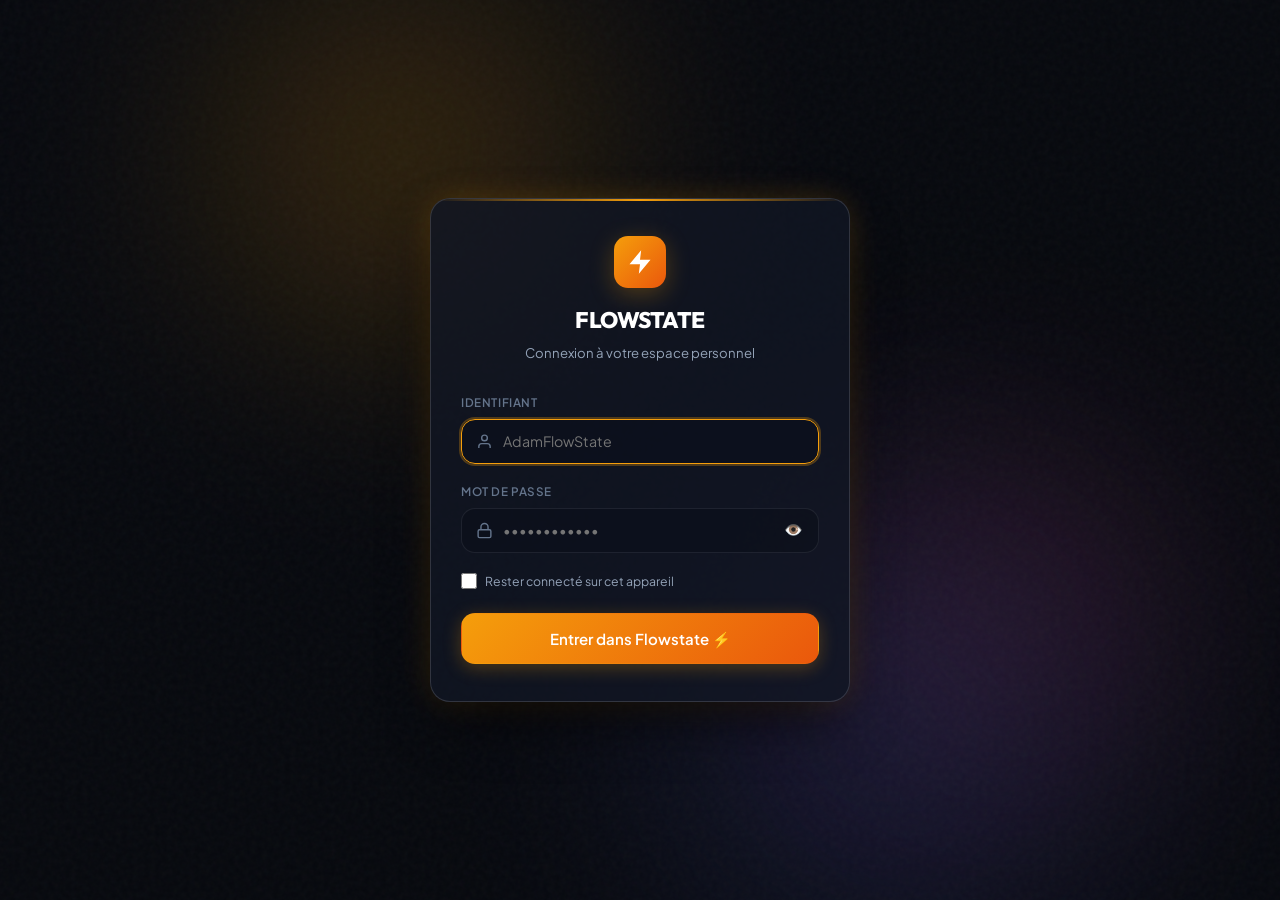
==== app.html @ 9c3299fa "feat: add dark glassmorphism modals for tasks with subtasks & calendar scheduling, goal customizatio" ====
<!DOCTYPE html>
<html lang="fr">
<head>
  <script>
    // Access Guard: block anyone who is not authenticated
    if (sessionStorage.getItem('flowstate_auth') !== 'valid' && localStorage.getItem('flowstate_auth') !== 'valid') {
      window.location.replace('index.html');
    }
  </script>
  <meta charset="UTF-8">
  <meta name="viewport" content="width=device-width, initial-scale=1.0, viewport-fit=cover">
  <title>FLOWSTATE — Productivité, Deep Work & Planning Cozy</title>
  <meta name="description" content="Plateforme de productivité personnelle alliant Deep Work, Time-blocking, To-Do list et ambiance sonore lo-fi.">
  <link rel="manifest" href="manifest.json">
  <meta name="theme-color" content="#0c0e17">
  <!-- iOS Safari PWA support -->
  <meta name="apple-mobile-web-app-capable" content="yes">
  <meta name="apple-mobile-web-app-status-bar-style" content="black-translucent">
  <meta name="apple-mobile-web-app-title" content="Flowstate">
  <link rel="apple-touch-icon" href="assets/apple-touch-icon.png">
  <link rel="stylesheet" href="css/style.css">
  <link rel="icon" type="image/png" href="assets/icon-192.png">
</head>
<body>
  <!-- Exit Standby Clock Mode Button -->
  <button class="standby-exit-btn" id="btnExitStandby">✕ Quitter le mode horloge</button>

  <!-- Ambient Floating Glowing Orbs -->
  <div class="ambient-bg" aria-hidden="true">
    <div class="ambient-orb orb-1"></div>
    <div class="ambient-orb orb-2"></div>
    <div class="ambient-orb orb-3"></div>
  </div>
  <div class="ambient-noise" aria-hidden="true"></div>

  <!-- Confetti Canvas for Celebrations -->
  <canvas id="confettiCanvas" style="position:fixed;inset:0;pointer-events:none;z-index:999;"></canvas>

  <div class="app-layout">
    <!-- Sticky Navigation Header -->
    <header class="app-header">
      <div class="brand-section">
        <div class="brand-logo" title="Flowstate">
          <svg viewBox="0 0 24 24">
            <path d="M13 2L3 14h9l-1 8 10-12h-9l1-8z"/>
          </svg>
        </div>
        <div class="brand-info">
          <h1>FLOWSTATE</h1>
          <div class="brand-badge">Cozy Focus Space</div>
        </div>
      </div>

      <!-- Navigation Views -->
      <nav class="nav-tabs" aria-label="Navigation principale">
        <button class="nav-tab-btn active" data-nav-target="dashboard" id="nav-dashboard">
          <svg viewBox="0 0 24 24"><path d="M3 9l9-7 9 7v11a2 2 0 0 1-2 2H5a2 2 0 0 1-2-2z"></path><polyline points="9 22 9 12 15 12 15 22"></polyline></svg>
          Aperçu
        </button>
        <button class="nav-tab-btn" data-nav-target="timer" id="nav-timer">
          <svg viewBox="0 0 24 24"><circle cx="12" cy="12" r="10"></circle><polyline points="12 6 12 12 16 14"></polyline></svg>
          Deep Work
        </button>
        <button class="nav-tab-btn" data-nav-target="tasks" id="nav-tasks">
          <svg viewBox="0 0 24 24"><path d="M9 11l3 3L22 4"></path><path d="M21 12v7a2 2 0 0 1-2 2H5a2 2 0 0 1-2-2V5a2 2 0 0 1 2-2h11"></path></svg>
          Tâches
        </button>
        <button class="nav-tab-btn" data-nav-target="planner" id="nav-planner">
          <svg viewBox="0 0 24 24"><rect x="3" y="4" width="18" height="18" rx="2" ry="2"></rect><line x1="16" y1="2" x2="16" y2="6"></line><line x1="8" y1="2" x2="8" y2="6"></line><line x1="3" y1="10" x2="21" y2="10"></line></svg>
          Planning
        </button>
        <button class="nav-tab-btn" data-nav-target="stats" id="nav-stats">
          <svg viewBox="0 0 24 24"><line x1="18" y1="20" x2="18" y2="10"></line><line x1="12" y1="20" x2="12" y2="4"></line><line x1="6" y1="20" x2="6" y2="14"></line></svg>
          Stats & Streaks
        </button>
        <button class="nav-tab-btn" data-nav-target="goals" id="nav-goals">
          <svg viewBox="0 0 24 24"><polygon points="12 2 15.09 8.26 22 9.27 17 14.14 18.18 21.02 12 17.77 5.82 21.02 7 14.14 2 9.27 8.91 8.26 12 2"></polygon></svg>
          Objectifs
        </button>
      </nav>

      <!-- Right Header Actions -->
      <div class="header-actions">
        <!-- Live Clock & Date -->
        <div style="text-align: right; margin-right: 0.25rem;">
          <div id="liveClockTime" style="font-family: var(--font-mono); font-size: 0.88rem; font-weight: 700; color: var(--text-main);">--:--</div>
          <div id="liveClockDate" style="font-size: 0.72rem; color: var(--text-dim); text-transform: capitalize;">--</div>
        </div>

        <!-- Streak Pill -->
        <div class="streak-pill" title="Série de jours consécutifs avec session de travail">
          <span class="streak-icon">🔥</span>
          <span id="headerStreakNum">0</span>j
        </div>

        <!-- Ambient Sound Mini Player -->
        <div class="audio-quick-widget" id="audioQuickWidget" title="Ouvrir le mixeur d'ambiance Lo-Fi">
          <div class="audio-equalizer">
            <span class="eq-bar"></span>
            <span class="eq-bar"></span>
            <span class="eq-bar"></span>
            <span class="eq-bar"></span>
          </div>
          <span class="audio-quick-label">Ambiance</span>
        </div>

        <!-- Backup & Settings Button -->
        <button class="icon-btn" id="btnOpenBackupModal" title="Sauvegarde, Export/Import JSON">
          <svg viewBox="0 0 24 24" style="width: 18px; height: 18px; stroke: currentColor; fill: none; stroke-width: 2;">
            <path d="M19 21H5a2 2 0 0 1-2-2V5a2 2 0 0 1 2-2h11l5 5v11a2 2 0 0 1-2 2z"></path>
            <polyline points="17 21 17 13 7 13 7 21"></polyline>
            <polyline points="7 3 7 8 15 8"></polyline>
          </svg>
        </button>

        <!-- Lock / Logout Button -->
        <button class="icon-btn" id="btnHeaderLogout" onclick="logout()" title="Se déconnecter / Verrouiller l'accès">
          <svg viewBox="0 0 24 24" style="width: 17px; height: 17px; stroke: currentColor; fill: none; stroke-width: 2;">
            <path d="M9 21H5a2 2 0 0 1-2-2V5a2 2 0 0 1 2-2h4"></path>
            <polyline points="16 17 21 12 16 7"></polyline>
            <line x1="21" y1="12" x2="9" y2="12"></line>
          </svg>
        </button>
      </div>
    </header>

    <!-- Main Content -->
    <main class="app-main">
      <!-- ========================================== -->
      <!-- VIEW 1: DASHBOARD OVERVIEW                 -->
      <!-- ========================================== -->
      <section class="tab-view active" id="view-dashboard">
        <div class="dashboard-hero">
          <div>
            <h2 class="greeting-title" id="dashboardGreeting">Bonjour</h2>
            <p class="greeting-subtitle">Bienvenue dans ton espace de concentration. Prêt pour une session de haut niveau ?</p>
          </div>
          <div class="quote-box">
            <div class="quote-text">« La clarté mène au focus, le focus mène à l'excellence. »</div>
            <div class="quote-author">— Règle d'or du Deep Work</div>
          </div>
        </div>

        <!-- Key Metrics Cards -->
        <div class="metrics-grid">
          <div class="glass-panel metric-card">
            <div class="metric-icon-wrap amber">
              <svg viewBox="0 0 24 24"><circle cx="12" cy="12" r="10"></circle><polyline points="12 6 12 12 16 14"></polyline></svg>
            </div>
            <div>
              <div class="metric-value" id="metricTodayFocus">0.0h</div>
              <div class="metric-label">Focus aujourd'hui</div>
            </div>
          </div>

          <div class="glass-panel metric-card">
            <div class="metric-icon-wrap indigo">
              <svg viewBox="0 0 24 24"><rect x="3" y="3" width="18" height="18" rx="2" ry="2"></rect><polyline points="9 11 12 14 22 4"></polyline></svg>
            </div>
            <div>
              <div class="metric-value" id="metricPendingTasks">0</div>
              <div class="metric-label">Tâches en cours</div>
            </div>
          </div>

          <div class="glass-panel metric-card">
            <div class="metric-icon-wrap emerald">
              <svg viewBox="0 0 24 24"><path d="M22 11.08V12a10 10 0 1 1-5.93-9.14"></path><polyline points="22 4 12 14.01 9 11.01"></polyline></svg>
            </div>
            <div>
              <div class="metric-value" id="metricDoneTasks">0</div>
              <div class="metric-label">Tâches terminées</div>
            </div>
          </div>

          <div class="glass-panel metric-card">
            <div class="metric-icon-wrap rose">
              <svg viewBox="0 0 24 24"><path d="M12 2c1.5 3 4 5 4 8a6 6 0 1 1-12 0c0-3 2.5-5 4-8 1 2 2 3 4 0z"></path></svg>
            </div>
            <div>
              <div class="metric-value" id="streakLargeNum">0</div>
              <div class="metric-label">Jours de suite 🔥</div>
            </div>
          </div>
        </div>

        <!-- Two columns: Quick Actions & Priorities -->
        <div class="dashboard-grid">
          <!-- Left: Current Priorities & Tasks Quick Access -->
          <div class="glass-panel">
            <div class="section-header">
              <div>
                <h3 class="section-title">
                  <span>🎯</span> Priorités du Jour
                </h3>
                <p class="section-desc">Lance directement un cycle de Deep Work sur tes tâches clés.</p>
              </div>
              <button onclick="window.app.switchTab('tasks')" class="btn btn-secondary btn-sm">Voir tout</button>
            </div>
            <div id="dashRecentTasksList"></div>
            <div style="margin-top: 1.25rem; text-align: center;">
              <button onclick="window.taskManager.openTaskModal()" class="btn btn-primary" style="width: 100%;">
                <svg viewBox="0 0 24 24"><line x1="12" y1="5" x2="12" y2="19"></line><line x1="5" y1="12" x2="19" y2="12"></line></svg>
                Ajouter une nouvelle tâche
              </button>
            </div>
          </div>

          <!-- Right: Focus Studio Quick Launcher -->
          <div class="glass-panel" style="display: flex; flex-direction: column; justify-content: space-between;">
            <div>
              <div class="section-header">
                <div>
                  <h3 class="section-title">
                    <span>⚡</span> Studio Deep Work
                  </h3>
                  <p class="section-desc">Entrez dans la zone de concentration sans distraction.</p>
                </div>
              </div>
              <p style="font-size: 0.9rem; color: var(--text-muted); line-height: 1.6; margin-bottom: 1.5rem;">
                Le secret des sessions ultra-productives : une seule intention claire, un timer bien calibré et un environnement sonore propice à l'état de flow.
              </p>
            </div>
            <div style="display: flex; gap: 0.75rem;">
              <button onclick="window.app.switchTab('timer')" class="btn btn-primary btn-lg" style="flex: 1;">
                Ouvrir le Studio Focus 🎧
              </button>
              <button onclick="window.app.switchTab('planner')" class="btn btn-secondary btn-lg">
                Planning 📅
              </button>
            </div>
          </div>
        </div>
      </section>

      <!-- ========================================== -->
      <!-- VIEW 2: DEEP WORK STUDIO (TIMER)           -->
      <!-- ========================================== -->
      <section class="tab-view" id="view-timer">
        <div class="deepwork-container">
          <div class="glass-panel timer-card">
            <!-- Mode Selector Pills -->
            <div class="timer-modes">
              <button class="timer-mode-btn active" data-timer-mode="deepwork">Deep Work (50m)</button>
              <button class="timer-mode-btn" data-timer-mode="pomodoro">Pomodoro (25m)</button>
              <button class="timer-mode-btn" data-timer-mode="ultradian">Sprint (90m)</button>
            </div>

            <!-- Circular SVG Progress Timer -->
            <div class="timer-circle-wrap">
              <svg class="timer-svg" viewBox="0 0 320 320">
                <defs>
                  <linearGradient id="timerGradient" x1="0" y1="0" x2="1" y2="1">
                    <stop offset="0%" stop-color="#F59E0B" />
                    <stop offset="50%" stop-color="#FB923C" />
                    <stop offset="100%" stop-color="#EA580C" />
                  </linearGradient>
                </defs>
                <circle class="timer-circle-bg" cx="160" cy="160" r="140"></circle>
                <circle class="timer-circle-progress" id="timerProgressCircle" cx="160" cy="160" r="140"></circle>
              </svg>
              <div class="timer-center-content">
                <div class="timer-countdown" id="timerCountdown">50:00</div>
                <div class="timer-session-label" id="timerSessionLabel">🎯 Deep Work en cours</div>
                <div class="timer-session-cycle" id="timerCycleLabel">Cycle #1</div>
              </div>
            </div>

            <!-- Session Intention / Active Task -->
            <div class="focus-intention-wrap">
              <div class="focus-intention-text">
                <div class="intention-label">Intention de cette session :</div>
                <div class="intention-task-name" id="intentionTaskName">Session libre (aucun objectif spécifique lié)</div>
              </div>
              <button onclick="window.app.switchTab('tasks')" class="btn btn-secondary btn-sm" title="Associer une tâche de la liste">
                Changer
              </button>
            </div>

            <!-- Controls (Play, Reset, Skip, Zen Fullscreen) -->
            <div class="timer-controls">
              <button class="btn-timer-secondary" id="btnTimerReset" title="Réinitialiser le cycle">
                <svg viewBox="0 0 24 24"><path d="M1 4v6h6"></path><path d="M3.51 15a9 9 0 1 0 2.13-9.36L1 10"></path></svg>
              </button>

              <button class="btn-timer-primary" id="btnTimerPlay" title="Démarrer / Pause">
                <svg viewBox="0 0 24 24"><path d="M8 5v14l11-7z"/></svg>
              </button>

              <button class="btn-timer-secondary" id="btnTimerSkip" title="Passer au segment suivant">
                <svg viewBox="0 0 24 24"><polygon points="5 4 15 12 5 20 5 4"></polygon><line x1="19" y1="5" x2="19" y2="19"></line></svg>
              </button>

              <button class="btn-timer-secondary" id="btnTimerZen" title="Mode Zen Plein Écran (Echap pour sortir)">
                <svg viewBox="0 0 24 24"><polyline points="15 3 21 3 21 9"></polyline><polyline points="9 21 3 21 3 15"></polyline><line x1="21" y1="3" x2="14" y2="10"></line><line x1="3" y1="21" x2="10" y2="14"></line></svg>
              </button>

              <button class="btn-timer-secondary" id="btnTimerStandby" title="Mode Horloge de Bureau (Poser l'iPhone à côté de son ordi)">
                <svg viewBox="0 0 24 24" style="stroke: currentColor; fill: none; stroke-width: 2;"><rect x="5" y="2" width="14" height="20" rx="3" ry="3"></rect><line x1="12" y1="18" x2="12" y2="18.01"></line></svg>
              </button>
            </div>
          </div>
        </div>
      </section>

      <!-- ========================================== -->
      <!-- VIEW 3: TO-DO LIST & TASK MANAGEMENT       -->
      <!-- ========================================== -->
      <section class="tab-view" id="view-tasks">
        <div class="tasks-container">
          <!-- Section Header with Quick Modal Trigger -->
          <div class="section-header" style="margin-bottom: 0.5rem;">
            <div>
              <h2 class="section-title"><span>✅</span> Mes Tâches & Priorités</h2>
              <p class="section-desc">Découpe tes objectifs en sous-tâches concrètes et planifie tes créneaux.</p>
            </div>
            <button class="btn btn-primary" id="btnOpenTaskModal">
              <svg viewBox="0 0 24 24"><line x1="12" y1="5" x2="12" y2="19"></line><line x1="5" y1="12" x2="19" y2="12"></line></svg>
              + Nouvelle Tâche Détaillée
            </button>
          </div>

          <!-- Task Creation Bar -->
          <div class="task-creator-card">
            <div class="task-input-row">
              <input type="text" class="task-main-input" id="taskMainInput" placeholder="Ajout rapide : quelle est ta prochaine tâche ? (Appuie sur Entrée)">
              <button class="btn btn-primary" id="btnAddTask">
                <svg viewBox="0 0 24 24"><line x1="12" y1="5" x2="12" y2="19"></line><line x1="5" y1="12" x2="19" y2="12"></line></svg>
                Ajouter
              </button>
            </div>
            <div class="task-options-row">
              <div class="task-filters-inline">
                <span style="font-size: 0.8rem; color: var(--text-dim);">Options :</span>
                <select class="select-custom" id="taskPrioritySelect">
                  <option value="high">Priorité Haute 🔴</option>
                  <option value="medium" selected>Priorité Moyenne 🟡</option>
                  <option value="low">Priorité Basse ⚪</option>
                </select>

                <select class="select-custom" id="taskCategorySelect">
                  <option value="deepwork" selected>🎯 Deep Work</option>
                  <option value="projet">🚀 Projet</option>
                  <option value="admin">📋 Admin</option>
                  <option value="perso">🌿 Perso</option>
                </select>

                <select class="select-custom" id="taskPomoEstSelect">
                  <option value="1">1 cycle (25-50m)</option>
                  <option value="2" selected>2 cycles</option>
                  <option value="3">3 cycles</option>
                  <option value="4">4 cycles</option>
                </select>
              </div>

              <button type="button" class="btn btn-secondary btn-sm" id="btnOpenTaskModalWithOptions">
                + Sous-tâches & Calendrier 📋
              </button>
            </div>
          </div>

          <!-- Filters & Search Bar -->
          <div class="task-filters-bar">
            <div class="filter-pills">
              <button class="filter-pill-btn active" data-task-filter="all">Toutes</button>
              <button class="filter-pill-btn" data-task-filter="active">En cours</button>
              <button class="filter-pill-btn" data-task-filter="completed">Terminées</button>
              <button class="filter-pill-btn" data-task-filter="deepwork">Deep Work</button>
              <button class="filter-pill-btn" data-task-filter="high">Priorité Haute</button>
            </div>

            <div class="search-box">
              <svg viewBox="0 0 24 24"><circle cx="11" cy="11" r="8"></circle><line x1="21" y1="21" x2="16.65" y2="16.65"></line></svg>
              <input type="text" id="taskSearchInput" placeholder="Rechercher une tâche...">
            </div>
          </div>

          <!-- Dynamic Task List -->
          <div class="task-list" id="taskList"></div>
        </div>
      </section>

      <!-- ========================================== -->
      <!-- VIEW 4: DAILY PLANNING & TIME BLOCKING     -->
      <!-- ========================================== -->
      <section class="tab-view" id="view-planner">
        <div class="planning-header-row">
          <div>
            <h2 class="section-title"><span>📅</span> Emploi du Temps & Time-Blocking</h2>
            <p class="section-desc">Planifie tes plages horaires de la journée pour éliminer la procrastination.</p>
          </div>
          <div style="display: flex; gap: 0.75rem; align-items: center;">
            <div class="day-picker" id="dayPickerList"></div>
            <button class="btn btn-primary btn-sm" id="btnAddTimeBlock">
              <svg viewBox="0 0 24 24"><line x1="12" y1="5" x2="12" y2="19"></line><line x1="5" y1="12" x2="19" y2="12"></line></svg>
              + Bloquer un créneau
            </button>
          </div>
        </div>

        <!-- Timeline Schedule Grid -->
        <div class="timeline-container">
          <div class="timeline-hours-col" id="timelineHoursCol"></div>
          <div class="timeline-blocks-col" id="timelineBlocksCol"></div>
        </div>
      </section>

      <!-- ========================================== -->
      <!-- VIEW 5: STATS & STREAKS (HEATMAP & CHARTS) -->
      <!-- ========================================== -->
      <section class="tab-view" id="view-stats">
        <div class="streak-hero-banner">
          <div class="streak-big-stat">
            <span class="streak-fire-large">🔥</span>
            <div>
              <div class="streak-number" id="streakLargeNum">0</div>
              <div class="streak-label">Jours consécutifs de productivité</div>
            </div>
          </div>
          <div style="display: flex; gap: 2.5rem; text-align: right;">
            <div>
              <div style="font-family: var(--font-mono); font-size: 1.8rem; font-weight: 700; color: #fff;" id="bestStreakNum">0 jours</div>
              <div style="font-size: 0.8rem; color: var(--text-muted);">Record de série</div>
            </div>
            <div>
              <div style="font-family: var(--font-mono); font-size: 1.8rem; font-weight: 700; color: var(--accent-amber-light);" id="totalFocusHours">0 h</div>
              <div style="font-size: 0.8rem; color: var(--text-muted);">Temps total enregistré</div>
            </div>
          </div>
        </div>

        <div class="stats-grid">
          <!-- 30-Day Activity Heatmap -->
          <div class="glass-panel col-span-12">
            <div class="section-header">
              <div>
                <h3 class="section-title"><span>📊</span> Intensité de Deep Work (30 derniers jours)</h3>
                <p class="section-desc">Chaque case représente une journée. Plus la couleur est dorée, plus la session a été intense.</p>
              </div>
            </div>
            <div class="heatmap-container">
              <div class="heatmap-grid" id="activityHeatmapGrid"></div>
            </div>
            <div style="display: flex; align-items: center; justify-content: flex-end; gap: 6px; margin-top: 1rem; font-size: 0.75rem; color: var(--text-dim);">
              <span>Moins</span>
              <div class="heatmap-cell" data-level="0" style="width: 12px; height: 12px;"></div>
              <div class="heatmap-cell" data-level="1" style="width: 12px; height: 12px;"></div>
              <div class="heatmap-cell" data-level="2" style="width: 12px; height: 12px;"></div>
              <div class="heatmap-cell" data-level="3" style="width: 12px; height: 12px;"></div>
              <div class="heatmap-cell" data-level="4" style="width: 12px; height: 12px;"></div>
              <span>Plus</span>
            </div>
          </div>

          <!-- Weekly Chart -->
          <div class="glass-panel col-span-12">
            <div class="section-header">
              <div>
                <h3 class="section-title"><span>📈</span> Répartition de la Semaine en Cours (Minutes)</h3>
                <p class="section-desc">Volume d'heures et minutes de concentration par jour de la semaine.</p>
              </div>
            </div>
            <div class="chart-wrap" id="weeklyChartWrap"></div>
          </div>
        </div>
      </section>

      <!-- ========================================== -->
      <!-- VIEW 6: GOALS & METRICS                   -->
      <!-- ========================================== -->
      <section class="tab-view" id="view-goals">
        <div class="section-header" style="margin-bottom: 2rem;">
          <div>
            <h2 class="section-title"><span>🎯</span> Objectifs Hebdomadaires & Métriques Clés</h2>
            <p class="section-desc">Mesure tes victoires semaine après semaine et garde le cap sur tes priorités.</p>
          </div>
          <button class="btn btn-primary" id="btnAddWeeklyGoal">
            <svg viewBox="0 0 24 24"><line x1="12" y1="5" x2="12" y2="19"></line><line x1="5" y1="12" x2="19" y2="12"></line></svg>
            + Nouvel Objectif
          </button>
        </div>

        <div class="goals-list" id="weeklyGoalsList"></div>
      </section>
    </main>

    <!-- Floating Ambient Sound Drawer (Bottom Sheet on Mobile) -->
    <div class="ambient-drawer" id="ambientDrawer">
      <span class="drawer-handle" aria-hidden="true"></span>
      <div class="drawer-header">
        <div class="drawer-title">
          <span>🎧</span> Mixeur d'Ambiance Lo-Fi
        </div>
        <button class="icon-btn" id="btnCloseDrawer" style="width: 28px; height: 28px;">✕</button>
      </div>

      <div class="sound-channels-list">
        <div class="sound-channel-item">
          <div class="sound-channel-info">
            <span class="sound-channel-icon">🌧️</span>
            <span class="sound-channel-name">Pluie douce</span>
          </div>
          <div class="sound-slider-wrap">
            <input type="range" id="slider-rain" min="0" max="1" step="0.05" value="0">
          </div>
        </div>

        <div class="sound-channel-item">
          <div class="sound-channel-info">
            <span class="sound-channel-icon">🪵</span>
            <span class="sound-channel-name">Cheminée cosy</span>
          </div>
          <div class="sound-slider-wrap">
            <input type="range" id="slider-fire" min="0" max="1" step="0.05" value="0">
          </div>
        </div>

        <div class="sound-channel-item">
          <div class="sound-channel-info">
            <span class="sound-channel-icon">🪐</span>
            <span class="sound-channel-name">Ondes Thêta (432Hz)</span>
          </div>
          <div class="sound-slider-wrap">
            <input type="range" id="slider-drone" min="0" max="1" step="0.05" value="0">
          </div>
        </div>

        <div class="sound-channel-item">
          <div class="sound-channel-info">
            <span class="sound-channel-icon">🍃</span>
            <span class="sound-channel-name">Brise apaisante</span>
          </div>
          <div class="sound-slider-wrap">
            <input type="range" id="slider-wind" min="0" max="1" step="0.05" value="0">
          </div>
        </div>

        <div style="margin-top: 1rem; padding-top: 0.85rem; border-top: 1px solid var(--border-subtle); display: flex; align-items: center; justify-content: space-between;">
          <span style="font-size: 0.8rem; color: var(--text-muted);">Volume Master :</span>
          <div style="width: 140px;">
            <input type="range" id="slider-master" min="0" max="1" step="0.05" value="0.7">
          </div>
        </div>

        <button class="btn btn-secondary btn-sm" id="btnMuteAll" style="width: 100%; margin-top: 0.5rem;">
          Couper le son (Mute)
        </button>
      </div>
    </div>

    <!-- Backup & JSON Export/Import Modal -->
    <div class="modal-backdrop" id="backupModal">
      <div class="modal-dialog">
        <div style="display: flex; justify-content: space-between; align-items: center; margin-bottom: 1.25rem;">
          <h3 style="font-family: var(--font-heading); font-size: 1.2rem; font-weight: 700;">💾 Données & Sauvegarde Locale</h3>
          <button class="icon-btn" id="btnCloseModal" style="width: 28px; height: 28px;">✕</button>
        </div>
        <p style="font-size: 0.88rem; color: var(--text-muted); line-height: 1.5; margin-bottom: 1.5rem;">
          Toutes tes données (tâches, planning, stats, séries et objectifs) sont stockées en toute confidentialité dans ton navigateur (LocalStorage). Tu peux les exporter en JSON ou restaurer une sauvegarde précédente à tout moment.
        </p>
        <div style="display: flex; flex-direction: column; gap: 0.75rem;">
          <button class="btn btn-primary" id="btnExportJson">
            <svg viewBox="0 0 24 24"><path d="M21 15v4a2 2 0 0 1-2 2H5a2 2 0 0 1-2-2v-4"></path><polyline points="7 10 12 15 17 10"></polyline><line x1="12" y1="15" x2="12" y2="3"></line></svg>
            Exporter mes données (.json)
          </button>
          <button class="btn btn-secondary" id="btnImportJson">
            <svg viewBox="0 0 24 24"><path d="M21 15v4a2 2 0 0 1-2 2H5a2 2 0 0 1-2-2v-4"></path><polyline points="17 8 12 3 7 8"></polyline><line x1="12" y1="3" x2="12" y2="15"></line></svg>
            Importer un fichier JSON
          </button>
          <input type="file" id="importFileInput" accept=".json" style="display: none;">
          <button class="btn btn-ghost" id="btnResetData" style="color: var(--accent-rose); margin-top: 0.5rem;">
            Réinitialiser toutes les données
          </button>
        </div>
      </div>
    </div>

    <!-- Task Creation & Subtasks Modal -->
    <div class="modal-backdrop" id="taskModal">
      <div class="modal-dialog modal-lg">
        <div style="display: flex; justify-content: space-between; align-items: center; margin-bottom: 1.25rem;">
          <h3 id="taskModalHeaderTitle" style="font-family: var(--font-heading); font-size: 1.25rem; font-weight: 700; display: flex; align-items: center; gap: 0.5rem;">
            <span>⚡</span> <span id="taskModalHeadingText">Nouvelle Tâche & Sous-tâches</span>
          </h3>
          <button class="icon-btn" id="btnCloseTaskModal" style="width: 28px; height: 28px;">✕</button>
        </div>

        <form id="taskModalForm">
          <input type="hidden" id="taskModalEditingId" value="">

          <!-- Task Title -->
          <div class="form-group">
            <label class="form-label" for="taskModalInputTitle">Titre de la tâche</label>
            <input type="text" id="taskModalInputTitle" class="form-input" placeholder="ex: Finaliser la présentation stratégique..." required autocomplete="off">
          </div>

          <!-- Category, Priority, Pomodoros -->
          <div class="form-row">
            <div class="form-group">
              <label class="form-label" for="taskModalSelectCat">Catégorie</label>
              <select id="taskModalSelectCat" class="select-custom" style="width: 100%; padding: 0.65rem 0.85rem;">
                <option value="deepwork">🎯 Deep Work</option>
                <option value="projet">🚀 Projet</option>
                <option value="admin">📋 Admin</option>
                <option value="perso">🌿 Perso</option>
              </select>
            </div>

            <div class="form-group">
              <label class="form-label" for="taskModalSelectPrio">Priorité</label>
              <select id="taskModalSelectPrio" class="select-custom" style="width: 100%; padding: 0.65rem 0.85rem;">
                <option value="high">🔴 Haute</option>
                <option value="medium" selected>🟡 Moyenne</option>
                <option value="low">⚪ Basse</option>
              </select>
            </div>

            <div class="form-group">
              <label class="form-label" for="taskModalSelectPomos">Cycles Deep Work</label>
              <select id="taskModalSelectPomos" class="select-custom" style="width: 100%; padding: 0.65rem 0.85rem;">
                <option value="1">1 cycle (25-50m)</option>
                <option value="2" selected>2 cycles</option>
                <option value="3">3 cycles</option>
                <option value="4">4 cycles</option>
                <option value="6">6 cycles</option>
              </select>
            </div>
          </div>

          <!-- Subtasks Builder Section -->
          <div class="modal-section-card">
            <div style="display: flex; justify-content: space-between; align-items: center; margin-bottom: 0.75rem;">
              <label class="form-label" style="margin-bottom: 0;">
                <span>📋</span> Sous-tâches à valider (<span id="taskModalSubtaskCount">0</span>)
              </label>
              <span style="font-size: 0.75rem; color: var(--text-dim);">Découpe ta tâche en étapes</span>
            </div>

            <div style="display: flex; gap: 0.5rem; margin-bottom: 0.75rem;">
              <input type="text" id="taskModalSubtaskInput" class="form-input" placeholder="ex: Étape 1 : Rédiger l'introduction..." style="padding: 0.55rem 0.85rem; font-size: 0.88rem;">
              <button type="button" class="btn btn-secondary btn-sm" id="btnTaskModalAddSubtask">
                + Ajouter
              </button>
            </div>

            <!-- List of created subtasks -->
            <div id="taskModalSubtaskList" class="modal-subtask-list"></div>
          </div>

          <!-- Calendar / Planning Integration -->
          <div class="modal-section-card">
            <label class="custom-toggle-label" style="cursor: pointer; display: flex; align-items: center; justify-content: space-between;">
              <div style="display: flex; align-items: center; gap: 0.65rem;">
                <span style="font-size: 1.15rem;">📅</span>
                <div>
                  <div style="font-size: 0.88rem; font-weight: 600; color: var(--text-main);">Programmer dans le calendrier</div>
                  <div style="font-size: 0.75rem; color: var(--text-dim);">Bloquer un créneau horaire dans ton time-blocking</div>
                </div>
              </div>
              <input type="checkbox" id="taskModalScheduleToggle" class="login-remember-checkbox">
            </label>

            <!-- Scheduled fields (collapsible) -->
            <div id="taskModalScheduleFields" style="display: none; margin-top: 1rem; padding-top: 0.85rem; border-top: 1px solid rgba(255,255,255,0.06);">
              <div class="form-row">
                <div class="form-group">
                  <label class="form-label">Jour</label>
                  <select id="taskModalScheduleDay" class="select-custom" style="width: 100%;">
                    <option value="1">Lundi</option>
                    <option value="2">Mardi</option>
                    <option value="3">Mercredi</option>
                    <option value="4">Jeudi</option>
                    <option value="5">Vendredi</option>
                    <option value="6">Samedi</option>
                    <option value="7">Dimanche</option>
                  </select>
                </div>
                <div class="form-group">
                  <label class="form-label">Début</label>
                  <input type="time" id="taskModalScheduleStart" class="form-input" value="09:00">
                </div>
                <div class="form-group">
                  <label class="form-label">Fin</label>
                  <input type="time" id="taskModalScheduleEnd" class="form-input" value="10:30">
                </div>
              </div>
            </div>
          </div>

          <!-- Action buttons -->
          <div style="display: flex; gap: 0.75rem; justify-content: flex-end; margin-top: 1.5rem;">
            <button type="button" class="btn btn-ghost" id="btnCancelTaskModal">Annuler</button>
            <button type="submit" class="btn btn-primary" id="btnSaveTaskModal">
              <span>Enregistrer la tâche</span> ⚡
            </button>
          </div>
        </form>
      </div>
    </div>

    <!-- Weekly Goal Modal -->
    <div class="modal-backdrop" id="goalModal">
      <div class="modal-dialog">
        <div style="display: flex; justify-content: space-between; align-items: center; margin-bottom: 1.25rem;">
          <h3 style="font-family: var(--font-heading); font-size: 1.25rem; font-weight: 700; display: flex; align-items: center; gap: 0.5rem;">
            <span>🎯</span> <span id="goalModalHeading">Nouvel Objectif Hebdomadaire</span>
          </h3>
          <button class="icon-btn" id="btnCloseGoalModal" style="width: 28px; height: 28px;">✕</button>
        </div>

        <form id="goalModalForm">
          <input type="hidden" id="goalModalEditingId" value="">

          <div class="form-group">
            <label class="form-label" for="goalModalTitle">Titre de l'objectif</label>
            <input type="text" id="goalModalTitle" class="form-input" placeholder="ex: 15h de Deep Work, 12 tâches terminées..." required autocomplete="off">
          </div>

          <div class="form-row">
            <div class="form-group">
              <label class="form-label" for="goalModalTarget">Objectif cible (nombre)</label>
              <input type="number" id="goalModalTarget" class="form-input" min="1" step="0.5" value="10" required>
            </div>
            <div class="form-group">
              <label class="form-label" for="goalModalCurrent">Progression actuelle</label>
              <input type="number" id="goalModalCurrent" class="form-input" min="0" step="0.5" value="0">
            </div>
          </div>

          <div class="form-row">
            <div class="form-group">
              <label class="form-label" for="goalModalUnit">Unité de mesure</label>
              <input type="text" id="goalModalUnit" class="form-input" placeholder="heures, tâches, séances, cycles..." value="heures" required>
            </div>
            <div class="form-group">
              <label class="form-label" for="goalModalCategory">Catégorie</label>
              <select id="goalModalCategory" class="select-custom" style="width: 100%; padding: 0.65rem 0.85rem;">
                <option value="Focus">Focus 🎯</option>
                <option value="Livrables">Livrables 🚀</option>
                <option value="Santé">Santé & Bien-être ⚡</option>
                <option value="Personnel">Personnel 🌿</option>
              </select>
            </div>
          </div>

          <div style="display: flex; gap: 0.75rem; justify-content: flex-end; margin-top: 1.5rem;">
            <button type="button" class="btn btn-ghost" id="btnCancelGoalModal">Annuler</button>
            <button type="submit" class="btn btn-primary">Enregistrer l'objectif 🚀</button>
          </div>
        </form>
      </div>
    </div>

    <!-- Time-Block Modal -->
    <div class="modal-backdrop" id="timeBlockModal">
      <div class="modal-dialog">
        <div style="display: flex; justify-content: space-between; align-items: center; margin-bottom: 1.25rem;">
          <h3 style="font-family: var(--font-heading); font-size: 1.25rem; font-weight: 700; display: flex; align-items: center; gap: 0.5rem;">
            <span>📅</span> <span>Bloquer un Créneau Temporel</span>
          </h3>
          <button class="icon-btn" id="btnCloseTimeBlockModal" style="width: 28px; height: 28px;">✕</button>
        </div>

        <form id="timeBlockModalForm">
          <div class="form-group">
            <label class="form-label" for="timeBlockTitle">Titre de l'activité</label>
            <input type="text" id="timeBlockTitle" class="form-input" placeholder="ex: Deep Work : Architecture & Code..." required autocomplete="off">
          </div>

          <div class="form-row">
            <div class="form-group">
              <label class="form-label" for="timeBlockDay">Jour</label>
              <select id="timeBlockDay" class="select-custom" style="width: 100%;">
                <option value="1">Lundi</option>
                <option value="2">Mardi</option>
                <option value="3">Mercredi</option>
                <option value="4">Jeudi</option>
                <option value="5">Vendredi</option>
                <option value="6">Samedi</option>
                <option value="7">Dimanche</option>
              </select>
            </div>
            <div class="form-group">
              <label class="form-label" for="timeBlockType">Type d'activité</label>
              <select id="timeBlockType" class="select-custom" style="width: 100%;">
                <option value="deepwork">🎯 Deep Work</option>
                <option value="meeting">👥 Réunion</option>
                <option value="sport">⚡ Sport / Santé</option>
                <option value="break">☕ Pause</option>
                <option value="review">🔍 Revue / Bilan</option>
              </select>
            </div>
          </div>

          <div class="form-row">
            <div class="form-group">
              <label class="form-label" for="timeBlockStart">Heure de début</label>
              <input type="time" id="timeBlockStart" class="form-input" value="09:00" required>
            </div>
            <div class="form-group">
              <label class="form-label" for="timeBlockEnd">Heure de fin</label>
              <input type="time" id="timeBlockEnd" class="form-input" value="10:30" required>
            </div>
          </div>

          <div style="display: flex; gap: 0.75rem; justify-content: flex-end; margin-top: 1.5rem;">
            <button type="button" class="btn btn-ghost" id="btnCancelTimeBlockModal">Annuler</button>
            <button type="submit" class="btn btn-primary">Bloquer le créneau 📅</button>
          </div>
        </form>
      </div>
    </div>

    <!-- Toast Notifications -->
    <div class="toast-container" id="toastContainer"></div>
  </div>

  <!-- Scripts -->
  <script src="js/audio.js"></script>
  <script src="js/timer.js"></script>
  <script src="js/tasks.js"></script>
  <script src="js/planner.js"></script>
  <script src="js/stats.js"></script>
  <script src="js/app.js"></script>
  <script>
    function logout() {
      if (confirm('Voulez-vous vous déconnecter et verrouiller l’accès ?')) {
        localStorage.removeItem('flowstate_auth');
        sessionStorage.removeItem('flowstate_auth');
        window.location.replace('index.html');
      }
    }
  </script>
  <script>
    if ('serviceWorker' in navigator) {
      window.addEventListener('load', () => {
        navigator.serviceWorker.register('./sw.js').catch(err => {
          console.log('ServiceWorker registration error:', err);
        });
      });
    }
  </script>
</body>
</html>
---- css/style.css ----
/* ==========================================================================
   FLOWSTATE - Cozy Lo-Fi & Dark Glassmorphism Design System
   ========================================================================== */

@import url('https://fonts.googleapis.com/css2?family=JetBrains+Mono:wght@400;500;600;700&family=Plus+Jakarta+Sans:wght@300;400;500;600;700;800&family=Outfit:wght@500;600;700;800&display=swap');

:root {
  /* Color Palette */
  --bg-darkest: #07090e;
  --bg-base: #0c0e17;
  --bg-surface: rgba(18, 22, 36, 0.72);
  --bg-surface-hover: rgba(26, 32, 52, 0.85);
  --bg-surface-elevated: rgba(28, 35, 58, 0.9);
  --bg-glass-card: rgba(20, 25, 41, 0.65);
  --bg-input: rgba(12, 16, 28, 0.7);

  /* Borders & Glass Highlights */
  --border-subtle: rgba(255, 255, 255, 0.08);
  --border-medium: rgba(255, 255, 255, 0.14);
  --border-glow: rgba(245, 158, 11, 0.35);

  /* Cozy Amber / Sunset Accents */
  --accent-amber: #f59e0b;
  --accent-amber-light: #fbbf24;
  --accent-amber-glow: rgba(245, 158, 11, 0.28);
  --accent-orange: #ea580c;

  /* Lo-fi Secondary Highlights */
  --accent-purple: #8b5cf6;
  --accent-indigo: #6366f1;
  --accent-emerald: #10b981;
  --accent-rose: #f43f5e;
  --accent-cyan: #06b6d4;

  /* Typography Colors */
  --text-main: #f8fafc;
  --text-muted: #94a3b8;
  --text-dim: #64748b;
  --text-inverted: #0b0d14;

  /* Typography Families */
  --font-sans: 'Plus Jakarta Sans', -apple-system, BlinkMacSystemFont, sans-serif;
  --font-heading: 'Outfit', var(--font-sans);
  --font-mono: 'JetBrains Mono', monospace;

  /* Radii & Shadows */
  --radius-sm: 8px;
  --radius-md: 14px;
  --radius-lg: 20px;
  --radius-full: 9999px;

  --shadow-sm: 0 4px 12px rgba(0, 0, 0, 0.3);
  --shadow-md: 0 10px 30px -5px rgba(0, 0, 0, 0.45);
  --shadow-lg: 0 20px 45px -10px rgba(0, 0, 0, 0.65);
  --shadow-glow: 0 0 35px -5px var(--accent-amber-glow);

  /* Transitions */
  --transition-fast: 0.18s cubic-bezier(0.4, 0, 0.2, 1);
  --transition-smooth: 0.3s cubic-bezier(0.16, 1, 0.3, 1);
  --transition-bounce: 0.4s cubic-bezier(0.34, 1.56, 0.64, 1);
}

/* Base Reset */
*, *::before, *::after {
  box-sizing: border-box;
  margin: 0;
  padding: 0;
}

html {
  font-size: 15px;
  scroll-behavior: smooth;
  height: 100%;
}

body {
  min-height: 100%;
  font-family: var(--font-sans);
  background-color: var(--bg-darkest);
  color: var(--text-main);
  line-height: 1.55;
  overflow-x: hidden;
  position: relative;
  -webkit-font-smoothing: antialiased;
  -moz-osx-font-smoothing: grayscale;
}

/* Ambient Background Orbs */
.ambient-bg {
  position: fixed;
  inset: 0;
  pointer-events: none;
  z-index: 0;
  overflow: hidden;
}

.ambient-orb {
  position: absolute;
  border-radius: 50%;
  filter: blur(110px);
  opacity: 0.28;
  animation: floatOrb 22s infinite alternate ease-in-out;
}

.orb-1 {
  width: 550px;
  height: 550px;
  background: radial-gradient(circle, #f59e0b 0%, rgba(245, 158, 11, 0) 70%);
  top: -120px;
  left: 10%;
  animation-duration: 26s;
}

.orb-2 {
  width: 650px;
  height: 650px;
  background: radial-gradient(circle, #6366f1 0%, rgba(99, 102, 241, 0) 70%);
  bottom: -150px;
  right: 5%;
  animation-duration: 32s;
  animation-delay: -8s;
  opacity: 0.22;
}

.orb-3 {
  width: 480px;
  height: 480px;
  background: radial-gradient(circle, #ec4899 0%, rgba(236, 72, 153, 0) 70%);
  top: 40%;
  left: 60%;
  animation-duration: 28s;
  animation-delay: -14s;
  opacity: 0.18;
}

@keyframes floatOrb {
  0% { transform: translate(0, 0) scale(1); }
  50% { transform: translate(45px, 35px) scale(1.08); }
  100% { transform: translate(-35px, -25px) scale(0.95); }
}

/* Grid Noise Texture Overlay */
.ambient-noise {
  position: fixed;
  inset: 0;
  pointer-events: none;
  z-index: 1;
  opacity: 0.035;
  background-image: url("data:image/svg+xml,%3Csvg viewBox='0 0 200 200' xmlns='http://www.w3.org/2000/svg'%3E%3Cfilter id='noiseFilter'%3E%3CfeTurbulence type='fractalNoise' baseFrequency='0.8' numOctaves='3' stitchTiles='stitch'/%3E%3C/filter%3E%3Crect width='100%25' height='100%25' filter='url(%23noiseFilter)'/%3E%3C/svg%3E");
}

/* App Container */
.app-layout {
  position: relative;
  z-index: 2;
  min-height: 100vh;
  display: flex;
  flex-direction: column;
}

/* ==========================================================================
   Header & Top Navigation
   ========================================================================== */

.app-header {
  position: sticky;
  top: 0;
  z-index: 50;
  backdrop-filter: blur(20px) saturate(180%);
  background: rgba(12, 14, 23, 0.78);
  border-bottom: 1px solid var(--border-subtle);
  padding: max(0.75rem, env(safe-area-inset-top)) max(1.25rem, env(safe-area-inset-right)) 0.75rem max(1.25rem, env(safe-area-inset-left));
  display: flex;
  align-items: center;
  justify-content: space-between;
  gap: 1.5rem;
}

.brand-section {
  display: flex;
  align-items: center;
  gap: 0.85rem;
}

.brand-logo {
  width: 38px;
  height: 38px;
  background: linear-gradient(135deg, var(--accent-amber), #ea580c);
  border-radius: var(--radius-md);
  display: flex;
  align-items: center;
  justify-content: center;
  box-shadow: 0 4px 18px var(--accent-amber-glow);
  position: relative;
}

.brand-logo svg {
  width: 22px;
  height: 22px;
  fill: #fff;
}

.brand-info h1 {
  font-family: var(--font-heading);
  font-size: 1.25rem;
  font-weight: 700;
  letter-spacing: -0.02em;
  background: linear-gradient(to right, #ffffff, #cbd5e1);
  -webkit-background-clip: text;
  -webkit-text-fill-color: transparent;
  line-height: 1.1;
}

.brand-badge {
  font-size: 0.7rem;
  color: var(--accent-amber);
  font-family: var(--font-mono);
  letter-spacing: 0.05em;
  text-transform: uppercase;
  font-weight: 600;
}

/* Nav Tabs */
.nav-tabs {
  display: flex;
  align-items: center;
  gap: 0.35rem;
  background: rgba(18, 23, 38, 0.8);
  padding: 0.3rem;
  border-radius: var(--radius-lg);
  border: 1px solid var(--border-subtle);
}

.nav-tab-btn {
  display: flex;
  align-items: center;
  gap: 0.5rem;
  padding: 0.55rem 1rem;
  border-radius: var(--radius-md);
  background: transparent;
  border: none;
  color: var(--text-muted);
  font-family: var(--font-sans);
  font-size: 0.85rem;
  font-weight: 500;
  cursor: pointer;
  transition: all var(--transition-fast);
}

.nav-tab-btn svg {
  width: 17px;
  height: 17px;
  stroke: currentColor;
  stroke-width: 2;
  fill: none;
}

.nav-tab-btn:hover {
  color: var(--text-main);
  background: rgba(255, 255, 255, 0.05);
}

.nav-tab-btn.active {
  color: #fff;
  background: linear-gradient(135deg, rgba(245, 158, 11, 0.22), rgba(245, 158, 11, 0.08));
  border: 1px solid rgba(245, 158, 11, 0.3);
  box-shadow: 0 4px 15px rgba(245, 158, 11, 0.15);
  font-weight: 600;
}

.nav-tab-btn.active svg {
  stroke: var(--accent-amber);
}

/* Header Action Tools */
.header-actions {
  display: flex;
  align-items: center;
  gap: 0.75rem;
}

.streak-pill {
  display: flex;
  align-items: center;
  gap: 0.45rem;
  padding: 0.45rem 0.85rem;
  border-radius: var(--radius-full);
  background: rgba(245, 158, 11, 0.1);
  border: 1px solid rgba(245, 158, 11, 0.25);
  color: var(--accent-amber-light);
  font-size: 0.82rem;
  font-weight: 600;
  font-family: var(--font-mono);
}

.streak-icon {
  font-size: 1rem;
  animation: pulseFire 2s infinite ease-in-out;
}

@keyframes pulseFire {
  0%, 100% { transform: scale(1); }
  50% { transform: scale(1.15) rotate(4deg); }
}

.icon-btn {
  width: 38px;
  height: 38px;
  border-radius: var(--radius-md);
  background: var(--bg-surface);
  border: 1px solid var(--border-subtle);
  color: var(--text-muted);
  display: flex;
  align-items: center;
  justify-content: center;
  cursor: pointer;
  transition: all var(--transition-fast);
  position: relative;
}

.icon-btn:hover {
  background: var(--bg-surface-hover);
  color: var(--text-main);
  border-color: var(--border-medium);
  transform: translateY(-1px);
}

.icon-btn.active {
  background: rgba(99, 102, 241, 0.2);
  border-color: rgba(99, 102, 241, 0.4);
  color: #a5b4fc;
  box-shadow: 0 0 15px rgba(99, 102, 241, 0.25);
}

/* Audio Player Floating Bar */
.audio-quick-widget {
  display: flex;
  align-items: center;
  gap: 0.6rem;
  background: rgba(18, 23, 38, 0.85);
  border: 1px solid var(--border-subtle);
  padding: 0.35rem 0.75rem;
  border-radius: var(--radius-full);
}

.audio-equalizer {
  display: flex;
  align-items: flex-end;
  gap: 2px;
  height: 14px;
  width: 14px;
}

.eq-bar {
  width: 2px;
  background: var(--accent-amber);
  border-radius: 1px;
  height: 30%;
  transition: height 0.2s ease;
}

.audio-quick-widget.playing .eq-bar:nth-child(1) { animation: eqJump 0.8s infinite ease alternate; }
.audio-quick-widget.playing .eq-bar:nth-child(2) { animation: eqJump 1.1s infinite 0.2s ease alternate; }
.audio-quick-widget.playing .eq-bar:nth-child(3) { animation: eqJump 0.7s infinite 0.4s ease alternate; }
.audio-quick-widget.playing .eq-bar:nth-child(4) { animation: eqJump 0.9s infinite 0.1s ease alternate; }

@keyframes eqJump {
  0% { height: 20%; }
  100% { height: 100%; }
}

.audio-quick-label {
  font-size: 0.75rem;
  color: var(--text-muted);
  cursor: pointer;
}

/* Main Content Area */
.app-main {
  flex: 1;
  padding: 1.5rem max(1rem, env(safe-area-inset-right)) max(3.5rem, calc(2rem + env(safe-area-inset-bottom))) max(1rem, env(safe-area-inset-left));
  max-width: 1440px;
  margin: 0 auto;
  width: 100%;
}

/* Tab Views */
.tab-view {
  display: none;
  animation: fadeIn 0.35s cubic-bezier(0.16, 1, 0.3, 1) forwards;
}

.tab-view.active {
  display: block;
}

@keyframes fadeIn {
  from { opacity: 0; transform: translateY(8px); }
  to { opacity: 1; transform: translateY(0); }
}

/* Cards & Glassmorphism Utilities */
.glass-panel {
  background: var(--bg-glass-card);
  backdrop-filter: blur(20px) saturate(180%);
  -webkit-backdrop-filter: blur(20px) saturate(180%);
  border: 1px solid var(--border-subtle);
  border-radius: var(--radius-lg);
  padding: 1.5rem;
  box-shadow: var(--shadow-md);
  position: relative;
  overflow: hidden;
  transition: border-color var(--transition-fast), box-shadow var(--transition-fast);
}

.glass-panel:hover {
  border-color: rgba(255, 255, 255, 0.12);
}

.glass-panel::before {
  content: '';
  position: absolute;
  top: 0;
  left: 0;
  right: 0;
  height: 1px;
  background: linear-gradient(90deg, transparent, rgba(255, 255, 255, 0.12), transparent);
}

/* Section Headers */
.section-header {
  display: flex;
  align-items: center;
  justify-content: space-between;
  margin-bottom: 1.25rem;
}

.section-title {
  font-family: var(--font-heading);
  font-size: 1.35rem;
  font-weight: 700;
  color: var(--text-main);
  display: flex;
  align-items: center;
  gap: 0.65rem;
}

.section-desc {
  font-size: 0.88rem;
  color: var(--text-muted);
  margin-top: 0.2rem;
}

/* Buttons */
.btn {
  display: inline-flex;
  align-items: center;
  justify-content: center;
  gap: 0.5rem;
  padding: 0.65rem 1.25rem;
  border-radius: var(--radius-md);
  font-family: var(--font-sans);
  font-size: 0.88rem;
  font-weight: 600;
  cursor: pointer;
  border: 1px solid transparent;
  transition: all var(--transition-fast);
  text-decoration: none;
}

.btn svg {
  width: 17px;
  height: 17px;
  stroke: currentColor;
  stroke-width: 2;
  fill: none;
}

.btn-primary {
  background: linear-gradient(135deg, var(--accent-amber), #ea580c);
  color: #fff;
  box-shadow: 0 4px 18px var(--accent-amber-glow);
}

.btn-primary:hover {
  background: linear-gradient(135deg, #f59e0b, #f97316);
  transform: translateY(-2px);
  box-shadow: 0 6px 22px rgba(245, 158, 11, 0.4);
}

.btn-secondary {
  background: rgba(255, 255, 255, 0.06);
  border-color: var(--border-subtle);
  color: var(--text-main);
}

.btn-secondary:hover {
  background: rgba(255, 255, 255, 0.1);
  border-color: var(--border-medium);
  transform: translateY(-1px);
}

.btn-ghost {
  background: transparent;
  color: var(--text-muted);
}

.btn-ghost:hover {
  color: var(--text-main);
  background: rgba(255, 255, 255, 0.05);
}

.btn-sm {
  padding: 0.42rem 0.85rem;
  font-size: 0.78rem;
  border-radius: var(--radius-sm);
}

.btn-lg {
  padding: 0.85rem 1.75rem;
  font-size: 1rem;
  border-radius: var(--radius-md);
}

/* ==========================================================================
   DASHBOARD VIEW
   ========================================================================== */

.dashboard-hero {
  margin-bottom: 2rem;
  display: flex;
  align-items: center;
  justify-content: space-between;
  gap: 1.5rem;
}

.greeting-title {
  font-family: var(--font-heading);
  font-size: 2.2rem;
  font-weight: 800;
  letter-spacing: -0.03em;
  line-height: 1.2;
}

.greeting-subtitle {
  font-size: 1rem;
  color: var(--text-muted);
  margin-top: 0.35rem;
}

.quote-box {
  background: rgba(245, 158, 11, 0.06);
  border-left: 3px solid var(--accent-amber);
  padding: 0.85rem 1.25rem;
  border-radius: 0 var(--radius-md) var(--radius-md) 0;
  max-width: 440px;
}

.quote-text {
  font-style: italic;
  font-size: 0.88rem;
  color: #e2e8f0;
}

.quote-author {
  font-size: 0.75rem;
  color: var(--accent-amber-light);
  margin-top: 0.3rem;
  font-family: var(--font-mono);
}

/* Metrics Row */
.metrics-grid {
  display: grid;
  grid-template-columns: repeat(auto-fit, minmax(220px, 1fr));
  gap: 1.25rem;
  margin-bottom: 2rem;
}

.metric-card {
  display: flex;
  align-items: center;
  gap: 1.1rem;
  padding: 1.25rem;
}

.metric-icon-wrap {
  width: 48px;
  height: 48px;
  border-radius: var(--radius-md);
  display: flex;
  align-items: center;
  justify-content: center;
  flex-shrink: 0;
}

.metric-icon-wrap.amber { background: rgba(245, 158, 11, 0.15); color: var(--accent-amber); }
.metric-icon-wrap.indigo { background: rgba(99, 102, 241, 0.15); color: #818cf8; }
.metric-icon-wrap.emerald { background: rgba(16, 185, 129, 0.15); color: var(--accent-emerald); }
.metric-icon-wrap.rose { background: rgba(244, 63, 94, 0.15); color: var(--accent-rose); }

.metric-icon-wrap svg {
  width: 24px;
  height: 24px;
  stroke: currentColor;
  stroke-width: 2;
  fill: none;
}

.metric-value {
  font-family: var(--font-mono);
  font-size: 1.7rem;
  font-weight: 700;
  color: var(--text-main);
  line-height: 1.1;
}

.metric-label {
  font-size: 0.82rem;
  color: var(--text-muted);
  margin-top: 0.2rem;
}

/* Dashboard Two Column Grid */
.dashboard-grid {
  display: grid;
  grid-template-columns: 1.25fr 1fr;
  gap: 1.5rem;
}

/* ==========================================================================
   DEEP WORK STUDIO (TIMER)
   ========================================================================== */

.deepwork-container {
  max-width: 900px;
  margin: 0 auto;
}

.timer-card {
  text-align: center;
  padding: 3rem 2rem 2.5rem;
}

/* Presets pill bar */
.timer-modes {
  display: inline-flex;
  gap: 0.4rem;
  background: rgba(15, 19, 32, 0.85);
  padding: 0.35rem;
  border-radius: var(--radius-full);
  border: 1px solid var(--border-subtle);
  margin-bottom: 2.2rem;
}

.timer-mode-btn {
  padding: 0.5rem 1.25rem;
  border-radius: var(--radius-full);
  background: transparent;
  border: none;
  color: var(--text-muted);
  font-family: var(--font-sans);
  font-size: 0.85rem;
  font-weight: 600;
  cursor: pointer;
  transition: all var(--transition-fast);
}

.timer-mode-btn:hover {
  color: var(--text-main);
}

.timer-mode-btn.active {
  background: linear-gradient(135deg, var(--accent-amber), #ea580c);
  color: #fff;
  box-shadow: 0 4px 15px var(--accent-amber-glow);
}

/* Circular Timer Display */
.timer-circle-wrap {
  position: relative;
  width: 320px;
  height: 320px;
  margin: 0 auto 2.5rem;
}

.timer-svg {
  transform: rotate(-90deg);
  width: 100%;
  height: 100%;
}

.timer-circle-bg {
  fill: none;
  stroke: rgba(255, 255, 255, 0.05);
  stroke-width: 8;
}

.timer-circle-progress {
  fill: none;
  stroke: url(#timerGradient);
  stroke-width: 8;
  stroke-linecap: round;
  transition: stroke-dashoffset 0.4s ease;
  filter: drop-shadow(0 0 10px rgba(245, 158, 11, 0.4));
}

.timer-center-content {
  position: absolute;
  inset: 0;
  display: flex;
  flex-direction: column;
  align-items: center;
  justify-content: center;
}

.timer-countdown {
  font-family: var(--font-mono);
  font-size: 4.4rem;
  font-weight: 700;
  letter-spacing: -0.04em;
  color: #ffffff;
  text-shadow: 0 0 30px rgba(245, 158, 11, 0.35);
  line-height: 1;
}

.timer-session-label {
  font-size: 0.88rem;
  color: var(--accent-amber-light);
  letter-spacing: 0.08em;
  text-transform: uppercase;
  font-weight: 600;
  margin-top: 0.75rem;
  font-family: var(--font-mono);
}

.timer-session-cycle {
  font-size: 0.75rem;
  color: var(--text-dim);
  margin-top: 0.35rem;
}

/* Current Focus Task Selector */
.focus-intention-wrap {
  max-width: 480px;
  margin: 0 auto 2.5rem;
  background: rgba(14, 18, 30, 0.7);
  border: 1px dashed var(--border-medium);
  border-radius: var(--radius-md);
  padding: 0.85rem 1.25rem;
  display: flex;
  align-items: center;
  justify-content: space-between;
  gap: 1rem;
}

.focus-intention-text {
  text-align: left;
}

.intention-label {
  font-size: 0.72rem;
  text-transform: uppercase;
  color: var(--text-dim);
  font-weight: 700;
  letter-spacing: 0.06em;
}

.intention-task-name {
  font-size: 0.95rem;
  color: var(--text-main);
  font-weight: 600;
  margin-top: 0.2rem;
  white-space: nowrap;
  overflow: hidden;
  text-overflow: ellipsis;
  max-width: 320px;
}

/* Timer Control Buttons */
.timer-controls {
  display: flex;
  align-items: center;
  justify-content: center;
  gap: 1.25rem;
}

.btn-timer-primary {
  width: 72px;
  height: 72px;
  border-radius: 50%;
  background: linear-gradient(135deg, var(--accent-amber), #ea580c);
  border: none;
  color: #fff;
  display: flex;
  align-items: center;
  justify-content: center;
  cursor: pointer;
  box-shadow: 0 8px 30px var(--accent-amber-glow);
  transition: all var(--transition-bounce);
}

.btn-timer-primary:hover {
  transform: scale(1.08);
  box-shadow: 0 10px 35px rgba(245, 158, 11, 0.5);
}

.btn-timer-primary svg {
  width: 30px;
  height: 30px;
  fill: currentColor;
}

.btn-timer-secondary {
  width: 48px;
  height: 48px;
  border-radius: 50%;
  background: rgba(255, 255, 255, 0.06);
  border: 1px solid var(--border-subtle);
  color: var(--text-muted);
  display: flex;
  align-items: center;
  justify-content: center;
  cursor: pointer;
  transition: all var(--transition-fast);
}

.btn-timer-secondary:hover {
  background: rgba(255, 255, 255, 0.12);
  color: var(--text-main);
  transform: scale(1.05);
}

.btn-timer-secondary svg {
  width: 20px;
  height: 20px;
  stroke: currentColor;
  stroke-width: 2;
  fill: none;
}

/* Zen Fullscreen Mode */
.zen-active {
  overflow: hidden;
}

.zen-active .app-header,
.zen-active .app-footer,
.zen-active .ambient-noise {
  display: none !important;
}

.zen-active .deepwork-container {
  max-width: 100vw;
  height: 100vh;
  display: flex;
  align-items: center;
  justify-content: center;
}

.zen-active .timer-card {
  background: transparent;
  border: none;
  box-shadow: none;
  backdrop-filter: none;
}

.zen-active .timer-circle-wrap {
  width: 440px;
  height: 440px;
}

.zen-active .timer-countdown {
  font-size: 6rem;
}

/* ==========================================================================
   TO-DO LIST & TASK MANAGEMENT
   ========================================================================== */

.tasks-container {
  display: flex;
  flex-direction: column;
  gap: 1.5rem;
}

/* Task creation bar */
.task-creator-card {
  padding: 1.25rem;
  background: var(--bg-surface-elevated);
  border: 1px solid var(--border-subtle);
  border-radius: var(--radius-lg);
}

.task-input-row {
  display: flex;
  align-items: center;
  gap: 0.85rem;
}

.task-main-input {
  flex: 1;
  background: var(--bg-input);
  border: 1px solid var(--border-subtle);
  border-radius: var(--radius-md);
  padding: 0.85rem 1.15rem;
  color: var(--text-main);
  font-family: var(--font-sans);
  font-size: 0.95rem;
  outline: none;
  transition: border-color var(--transition-fast);
}

.task-main-input:focus {
  border-color: var(--accent-amber);
  box-shadow: 0 0 0 2px var(--accent-amber-glow);
}

.task-options-row {
  display: flex;
  align-items: center;
  justify-content: space-between;
  margin-top: 1rem;
  padding-top: 0.85rem;
  border-top: 1px solid rgba(255, 255, 255, 0.05);
  flex-wrap: wrap;
  gap: 0.75rem;
}

.task-filters-inline {
  display: flex;
  align-items: center;
  gap: 0.75rem;
}

.select-custom {
  background: var(--bg-input);
  border: 1px solid var(--border-subtle);
  color: var(--text-muted);
  border-radius: var(--radius-sm);
  padding: 0.45rem 0.85rem;
  font-size: 0.82rem;
  outline: none;
  cursor: pointer;
}

.select-custom:focus {
  border-color: var(--accent-amber);
}

/* Task Filters & Search Tabs */
.task-filters-bar {
  display: flex;
  align-items: center;
  justify-content: space-between;
  gap: 1rem;
  flex-wrap: wrap;
}

.filter-pills {
  display: flex;
  align-items: center;
  gap: 0.4rem;
}

.filter-pill-btn {
  padding: 0.45rem 0.95rem;
  border-radius: var(--radius-full);
  background: rgba(255, 255, 255, 0.04);
  border: 1px solid var(--border-subtle);
  color: var(--text-muted);
  font-size: 0.82rem;
  font-weight: 500;
  cursor: pointer;
  transition: all var(--transition-fast);
}

.filter-pill-btn:hover {
  background: rgba(255, 255, 255, 0.08);
  color: var(--text-main);
}

.filter-pill-btn.active {
  background: rgba(245, 158, 11, 0.15);
  border-color: rgba(245, 158, 11, 0.35);
  color: var(--accent-amber-light);
  font-weight: 600;
}

.search-box {
  display: flex;
  align-items: center;
  gap: 0.5rem;
  background: var(--bg-surface);
  border: 1px solid var(--border-subtle);
  border-radius: var(--radius-full);
  padding: 0.35rem 0.9rem;
  width: 240px;
}

.search-box svg {
  width: 15px;
  height: 15px;
  stroke: var(--text-dim);
  stroke-width: 2;
  fill: none;
}

.search-box input {
  background: transparent;
  border: none;
  outline: none;
  color: var(--text-main);
  font-size: 0.82rem;
  width: 100%;
}

/* Task Items List */
.task-list {
  display: flex;
  flex-direction: column;
  gap: 0.75rem;
}

.task-item {
  display: flex;
  align-items: flex-start;
  gap: 1rem;
  padding: 1.1rem 1.25rem;
  background: var(--bg-surface);
  border: 1px solid var(--border-subtle);
  border-radius: var(--radius-md);
  transition: all var(--transition-fast);
  position: relative;
}

.task-item:hover {
  background: var(--bg-surface-hover);
  border-color: rgba(255, 255, 255, 0.14);
  transform: translateY(-1px);
}

.task-checkbox-wrap {
  margin-top: 2px;
}

.task-checkbox {
  appearance: none;
  -webkit-appearance: none;
  width: 20px;
  height: 20px;
  border-radius: 6px;
  border: 2px solid var(--border-medium);
  background: transparent;
  cursor: pointer;
  display: grid;
  place-content: center;
  transition: all var(--transition-fast);
}

.task-checkbox:hover {
  border-color: var(--accent-amber);
}

.task-checkbox:checked {
  background: linear-gradient(135deg, var(--accent-amber), #ea580c);
  border-color: var(--accent-amber);
}

.task-checkbox:checked::before {
  content: "✓";
  color: #fff;
  font-size: 13px;
  font-weight: 800;
  line-height: 1;
}

.task-content {
  flex: 1;
  min-width: 0;
}

.task-title {
  font-size: 0.95rem;
  font-weight: 600;
  color: var(--text-main);
  word-break: break-word;
  transition: color var(--transition-fast);
}

.task-item.completed .task-title {
  text-decoration: line-through;
  color: var(--text-dim);
}

.task-meta {
  display: flex;
  align-items: center;
  gap: 0.65rem;
  margin-top: 0.45rem;
  flex-wrap: wrap;
}

.tag-badge {
  font-size: 0.72rem;
  padding: 0.2rem 0.6rem;
  border-radius: var(--radius-full);
  font-weight: 600;
  letter-spacing: 0.02em;
}

.tag-badge.deepwork { background: rgba(245, 158, 11, 0.15); color: var(--accent-amber-light); border: 1px solid rgba(245, 158, 11, 0.25); }
.tag-badge.projet { background: rgba(99, 102, 241, 0.15); color: #a5b4fc; border: 1px solid rgba(99, 102, 241, 0.25); }
.tag-badge.admin { background: rgba(148, 163, 184, 0.15); color: #cbd5e1; border: 1px solid rgba(148, 163, 184, 0.25); }
.tag-badge.perso { background: rgba(16, 185, 129, 0.15); color: #6ee7b7; border: 1px solid rgba(16, 185, 129, 0.25); }

.priority-indicator {
  font-size: 0.72rem;
  font-weight: 600;
  display: flex;
  align-items: center;
  gap: 0.35rem;
}

.priority-dot {
  width: 7px;
  height: 7px;
  border-radius: 50%;
}

.p-high { color: var(--accent-rose); }
.p-high .priority-dot { background: var(--accent-rose); box-shadow: 0 0 6px var(--accent-rose); }

.p-medium { color: var(--accent-amber); }
.p-medium .priority-dot { background: var(--accent-amber); }

.p-low { color: var(--text-dim); }
.p-low .priority-dot { background: var(--text-dim); }

.pomo-counter-badge {
  font-family: var(--font-mono);
  font-size: 0.75rem;
  color: var(--text-muted);
  display: flex;
  align-items: center;
  gap: 0.3rem;
}

.task-actions {
  display: flex;
  align-items: center;
  gap: 0.4rem;
  opacity: 0.65;
  transition: opacity var(--transition-fast);
}

.task-item:hover .task-actions {
  opacity: 1;
}

/* ==========================================================================
   DAILY PLANNING & TIME BLOCKING
   ========================================================================== */

.planning-header-row {
  display: flex;
  align-items: center;
  justify-content: space-between;
  margin-bottom: 1.5rem;
  flex-wrap: wrap;
  gap: 1rem;
}

.day-picker {
  display: flex;
  align-items: center;
  gap: 0.5rem;
}

.day-pill {
  padding: 0.55rem 0.95rem;
  border-radius: var(--radius-md);
  background: var(--bg-surface);
  border: 1px solid var(--border-subtle);
  color: var(--text-muted);
  font-size: 0.82rem;
  cursor: pointer;
  transition: all var(--transition-fast);
  text-align: center;
}

.day-pill .day-name {
  font-weight: 700;
  display: block;
}

.day-pill .day-num {
  font-family: var(--font-mono);
  font-size: 0.75rem;
}

.day-pill:hover {
  background: var(--bg-surface-hover);
  color: var(--text-main);
}

.day-pill.active {
  background: linear-gradient(135deg, rgba(245, 158, 11, 0.25), rgba(245, 158, 11, 0.08));
  border-color: rgba(245, 158, 11, 0.4);
  color: #fff;
  box-shadow: 0 4px 15px rgba(245, 158, 11, 0.15);
}

/* Timeline grid */
.timeline-container {
  display: grid;
  grid-template-columns: 80px 1fr;
  position: relative;
  background: var(--bg-surface);
  border-radius: var(--radius-lg);
  border: 1px solid var(--border-subtle);
  overflow: hidden;
}

.timeline-hours-col {
  border-right: 1px solid var(--border-subtle);
  background: rgba(14, 18, 29, 0.4);
}

.time-slot-label {
  height: 60px;
  padding: 0.4rem 0.75rem;
  font-family: var(--font-mono);
  font-size: 0.78rem;
  color: var(--text-dim);
  border-bottom: 1px solid rgba(255, 255, 255, 0.04);
  display: flex;
  align-items: flex-start;
  justify-content: flex-end;
}

.timeline-blocks-col {
  position: relative;
  height: 960px; /* 16 hours * 60px */
}

.timeline-hour-guideline {
  position: absolute;
  left: 0;
  right: 0;
  height: 60px;
  border-bottom: 1px solid rgba(255, 255, 255, 0.04);
  pointer-events: none;
}

/* Current time marker */
.timeline-current-time-line {
  position: absolute;
  left: 0;
  right: 0;
  height: 2px;
  background: var(--accent-rose);
  z-index: 10;
  box-shadow: 0 0 10px var(--accent-rose);
  pointer-events: none;
}

.timeline-current-time-line::before {
  content: '';
  position: absolute;
  left: -4px;
  top: -4px;
  width: 10px;
  height: 10px;
  border-radius: 50%;
  background: var(--accent-rose);
  box-shadow: 0 0 8px var(--accent-rose);
}

/* Block Cards */
.plan-block {
  position: absolute;
  left: 12px;
  right: 12px;
  border-radius: var(--radius-md);
  padding: 0.65rem 1rem;
  backdrop-filter: blur(12px);
  border: 1px solid transparent;
  cursor: pointer;
  transition: all var(--transition-fast);
  overflow: hidden;
  display: flex;
  flex-direction: column;
  justify-content: space-between;
}

.plan-block:hover {
  transform: translateX(4px);
  filter: brightness(1.15);
  z-index: 5;
}

.plan-block.b-deepwork {
  background: rgba(245, 158, 11, 0.16);
  border-color: rgba(245, 158, 11, 0.35);
  color: #fef3c7;
}

.plan-block.b-meeting {
  background: rgba(99, 102, 241, 0.16);
  border-color: rgba(99, 102, 241, 0.35);
  color: #e0e7ff;
}

.plan-block.b-sport {
  background: rgba(16, 185, 129, 0.16);
  border-color: rgba(16, 185, 129, 0.35);
  color: #d1fae5;
}

.plan-block.b-break {
  background: rgba(148, 163, 184, 0.12);
  border-color: rgba(148, 163, 184, 0.25);
  color: #cbd5e1;
}

.plan-block.b-review {
  background: rgba(236, 72, 153, 0.16);
  border-color: rgba(236, 72, 153, 0.35);
  color: #fce7f3;
}

.plan-block-title {
  font-weight: 600;
  font-size: 0.88rem;
  line-height: 1.2;
}

.plan-block-time {
  font-family: var(--font-mono);
  font-size: 0.72rem;
  opacity: 0.85;
}

/* ==========================================================================
   STATS & STREAKS (HEATMAP & CHARTS)
   ========================================================================== */

.stats-grid {
  display: grid;
  grid-template-columns: repeat(12, 1fr);
  gap: 1.5rem;
}

.col-span-8 { grid-column: span 8; }
.col-span-4 { grid-column: span 4; }
.col-span-6 { grid-column: span 6; }
.col-span-12 { grid-column: span 12; }

/* Streak Trophy Banner */
.streak-hero-banner {
  background: linear-gradient(135deg, rgba(245, 158, 11, 0.15), rgba(234, 88, 12, 0.1));
  border: 1px solid rgba(245, 158, 11, 0.3);
  border-radius: var(--radius-lg);
  padding: 1.75rem;
  display: flex;
  align-items: center;
  justify-content: space-between;
  margin-bottom: 1.5rem;
}

.streak-big-stat {
  display: flex;
  align-items: center;
  gap: 1.25rem;
}

.streak-fire-large {
  font-size: 3.5rem;
  filter: drop-shadow(0 0 20px rgba(245, 158, 11, 0.5));
  animation: pulseFire 2.5s infinite ease-in-out;
}

.streak-number {
  font-family: var(--font-mono);
  font-size: 3rem;
  font-weight: 800;
  color: #fff;
  line-height: 1;
}

.streak-label {
  font-size: 0.95rem;
  color: var(--accent-amber-light);
  font-weight: 600;
}

/* Activity Heatmap */
.heatmap-container {
  overflow-x: auto;
  padding-bottom: 0.5rem;
}

.heatmap-grid {
  display: grid;
  grid-template-columns: repeat(30, 1fr);
  gap: 6px;
  min-width: 600px;
}

.heatmap-cell {
  aspect-ratio: 1;
  border-radius: 4px;
  background: rgba(255, 255, 255, 0.05);
  border: 1px solid rgba(255, 255, 255, 0.04);
  cursor: pointer;
  transition: all var(--transition-fast);
  position: relative;
}

.heatmap-cell:hover {
  transform: scale(1.3);
  z-index: 5;
  border-color: #fff;
}

.heatmap-cell[data-level="0"] { background: rgba(255, 255, 255, 0.04); }
.heatmap-cell[data-level="1"] { background: rgba(245, 158, 11, 0.25); border-color: rgba(245, 158, 11, 0.3); }
.heatmap-cell[data-level="2"] { background: rgba(245, 158, 11, 0.5); border-color: rgba(245, 158, 11, 0.6); }
.heatmap-cell[data-level="3"] { background: rgba(245, 158, 11, 0.78); border-color: rgba(245, 158, 11, 0.9); box-shadow: 0 0 10px rgba(245, 158, 11, 0.4); }
.heatmap-cell[data-level="4"] { background: #fbbf24; border-color: #fff; box-shadow: 0 0 14px rgba(251, 191, 36, 0.6); }

/* SVG Weekly Bar Chart */
.chart-wrap {
  width: 100%;
  height: 220px;
  margin-top: 1rem;
}

/* ==========================================================================
   GOALS & METRICS VIEW
   ========================================================================== */

.goals-list {
  display: flex;
  flex-direction: column;
  gap: 1.25rem;
}

.goal-card {
  padding: 1.25rem;
  background: var(--bg-surface);
  border: 1px solid var(--border-subtle);
  border-radius: var(--radius-md);
}

.goal-header {
  display: flex;
  align-items: center;
  justify-content: space-between;
  margin-bottom: 0.75rem;
}

.goal-title {
  font-size: 1rem;
  font-weight: 700;
  color: var(--text-main);
}

.goal-progress-badge {
  font-family: var(--font-mono);
  font-size: 0.82rem;
  font-weight: 600;
  color: var(--accent-amber-light);
}

.progress-bar-bg {
  width: 100%;
  height: 8px;
  background: rgba(255, 255, 255, 0.06);
  border-radius: var(--radius-full);
  overflow: hidden;
  position: relative;
}

.progress-bar-fill {
  height: 100%;
  background: linear-gradient(90deg, var(--accent-amber), #ea580c);
  border-radius: var(--radius-full);
  transition: width 0.5s ease;
  box-shadow: 0 0 12px var(--accent-amber-glow);
}

.goal-footer {
  display: flex;
  align-items: center;
  justify-content: space-between;
  margin-top: 0.75rem;
  font-size: 0.78rem;
  color: var(--text-dim);
}

/* ==========================================================================
   AMBIENT AUDIO DRAWER / MODAL
   ========================================================================== */

.ambient-drawer {
  position: fixed;
  bottom: 1.5rem;
  right: 1.5rem;
  width: 360px;
  background: rgba(15, 19, 32, 0.95);
  backdrop-filter: blur(25px) saturate(180%);
  border: 1px solid var(--border-medium);
  border-radius: var(--radius-lg);
  padding: 1.5rem;
  box-shadow: var(--shadow-lg);
  z-index: 100;
  transform: translateY(120%);
  opacity: 0;
  pointer-events: none;
  transition: all var(--transition-bounce);
}

.ambient-drawer.open {
  transform: translateY(0);
  opacity: 1;
  pointer-events: auto;
}

.drawer-header {
  display: flex;
  align-items: center;
  justify-content: space-between;
  margin-bottom: 1.25rem;
}

.drawer-title {
  font-family: var(--font-heading);
  font-size: 1.1rem;
  font-weight: 700;
  display: flex;
  align-items: center;
  gap: 0.5rem;
}

.sound-channels-list {
  display: flex;
  flex-direction: column;
  gap: 1rem;
}

.sound-channel-item {
  display: flex;
  align-items: center;
  justify-content: space-between;
  gap: 1rem;
}

.sound-channel-info {
  display: flex;
  align-items: center;
  gap: 0.65rem;
  min-width: 140px;
}

.sound-channel-icon {
  width: 32px;
  height: 32px;
  border-radius: var(--radius-sm);
  background: rgba(255, 255, 255, 0.05);
  display: flex;
  align-items: center;
  justify-content: center;
  font-size: 1rem;
}

.sound-channel-name {
  font-size: 0.85rem;
  font-weight: 600;
  color: var(--text-main);
}

.sound-slider-wrap {
  flex: 1;
}

input[type="range"] {
  -webkit-appearance: none;
  appearance: none;
  width: 100%;
  height: 5px;
  background: rgba(255, 255, 255, 0.1);
  border-radius: var(--radius-full);
  outline: none;
}

input[type="range"]::-webkit-slider-thumb {
  -webkit-appearance: none;
  appearance: none;
  width: 14px;
  height: 14px;
  border-radius: 50%;
  background: var(--accent-amber);
  cursor: pointer;
  box-shadow: 0 0 10px var(--accent-amber-glow);
  transition: transform var(--transition-fast);
}

input[type="range"]::-webkit-slider-thumb:hover {
  transform: scale(1.2);
}

/* ==========================================================================
   MODAL (EXPORT/IMPORT/SETTINGS)
   ========================================================================== */

.modal-backdrop {
  position: fixed;
  inset: 0;
  background: rgba(0, 0, 0, 0.7);
  backdrop-filter: blur(8px);
  z-index: 200;
  display: flex;
  align-items: center;
  justify-content: center;
  padding: 1.5rem;
  opacity: 0;
  pointer-events: none;
  transition: opacity var(--transition-fast);
}

.modal-backdrop.open {
  opacity: 1;
  pointer-events: auto;
}

.modal-dialog {
  background: var(--bg-surface-elevated);
  border: 1px solid var(--border-medium);
  border-radius: var(--radius-lg);
  padding: 2rem;
  width: 100%;
  max-width: 520px;
  max-height: 90vh;
  overflow-y: auto;
  box-shadow: var(--shadow-lg);
  transform: scale(0.95);
  transition: transform var(--transition-bounce);
}

.modal-dialog.modal-lg {
  max-width: 620px;
}

.modal-backdrop.open .modal-dialog {
  transform: scale(1);
}

/* Modal Form Controls */
.form-group {
  margin-bottom: 1.1rem;
  display: flex;
  flex-direction: column;
  gap: 0.35rem;
  text-align: left;
}

.form-label {
  font-size: 0.78rem;
  font-weight: 600;
  color: var(--text-dim);
  text-transform: uppercase;
  letter-spacing: 0.05em;
}

.form-input {
  width: 100%;
  background: var(--bg-input);
  border: 1px solid var(--border-subtle);
  border-radius: var(--radius-md);
  padding: 0.75rem 1rem;
  color: #fff;
  font-family: var(--font-sans);
  font-size: 0.92rem;
  outline: none;
  transition: all var(--transition-fast);
}

.form-input:focus {
  border-color: var(--accent-amber);
  box-shadow: 0 0 0 2px var(--accent-amber-glow);
}

.form-row {
  display: grid;
  grid-template-columns: repeat(auto-fit, minmax(130px, 1fr));
  gap: 0.85rem;
}

/* Modal Inner Section Card */
.modal-section-card {
  background: rgba(14, 18, 30, 0.65);
  border: 1px solid var(--border-subtle);
  border-radius: var(--radius-md);
  padding: 1rem 1.15rem;
  margin-bottom: 1.1rem;
  text-align: left;
}

.modal-subtask-list {
  display: flex;
  flex-direction: column;
  gap: 0.45rem;
  max-height: 180px;
  overflow-y: auto;
  padding-right: 0.25rem;
}

.modal-subtask-item {
  display: flex;
  align-items: center;
  justify-content: space-between;
  gap: 0.65rem;
  padding: 0.5rem 0.85rem;
  background: rgba(255, 255, 255, 0.035);
  border: 1px solid rgba(255, 255, 255, 0.06);
  border-radius: var(--radius-sm);
  font-size: 0.86rem;
  color: var(--text-main);
  transition: all var(--transition-fast);
}

.modal-subtask-item:hover {
  background: rgba(255, 255, 255, 0.06);
  border-color: rgba(255, 255, 255, 0.12);
}

.modal-subtask-item span {
  flex: 1;
  overflow: hidden;
  text-overflow: ellipsis;
  white-space: nowrap;
}

/* Toast Notifications */
.toast-container {
  position: fixed;
  bottom: 2rem;
  left: 50%;
  transform: translateX(-50%);
  z-index: 300;
  display: flex;
  flex-direction: column;
  gap: 0.5rem;
  pointer-events: none;
}

.toast {
  background: rgba(20, 25, 41, 0.95);
  backdrop-filter: blur(16px);
  border: 1px solid var(--border-medium);
  padding: 0.75rem 1.25rem;
  border-radius: var(--radius-full);
  color: #fff;
  font-size: 0.88rem;
  font-weight: 500;
  display: flex;
  align-items: center;
  gap: 0.65rem;
  box-shadow: var(--shadow-md);
  animation: toastIn 0.3s cubic-bezier(0.16, 1, 0.3, 1) forwards;
}

@keyframes toastIn {
  from { opacity: 0; transform: translateY(12px); }
  to { opacity: 1; transform: translateY(0); }
}

/* Responsive Breakpoints */
@media (max-width: 1024px) {
  .dashboard-grid {
    grid-template-columns: 1fr;
  }
  .col-span-8, .col-span-4, .col-span-6 {
    grid-column: span 12;
  }
}

/* ==========================================================================
   MOBILE (iPHONE) vs DESKTOP ADAPTATIONS
   ========================================================================== */

@media (max-width: 768px) {
  /* Lean Sticky Header on iPhone */
  .app-header {
    padding: max(0.6rem, env(safe-area-inset-top)) 1rem 0.6rem 1rem;
    gap: 0.75rem;
  }

  .brand-info h1 {
    font-size: 1.1rem;
  }

  .brand-badge {
    display: none;
  }

  /* Authentic iOS Bottom Tab Bar */
  .nav-tabs {
    position: fixed;
    bottom: 0;
    left: 0;
    right: 0;
    z-index: 90;
    background: rgba(11, 14, 24, 0.92);
    backdrop-filter: blur(25px) saturate(200%);
    -webkit-backdrop-filter: blur(25px) saturate(200%);
    border-top: 1px solid rgba(255, 255, 255, 0.08);
    border-left: none;
    border-right: none;
    border-bottom: none;
    border-radius: 0;
    padding: 0.4rem 0.5rem max(0.4rem, env(safe-area-inset-bottom));
    display: flex;
    justify-content: space-around;
    align-items: center;
    box-shadow: 0 -10px 30px rgba(0, 0, 0, 0.6);
  }

  .nav-tab-btn {
    flex: 1;
    display: flex;
    flex-direction: column;
    align-items: center;
    justify-content: center;
    gap: 0.2rem;
    padding: 0.35rem 0.2rem;
    font-size: 0.68rem;
    border-radius: var(--radius-sm);
    min-height: 48px;
    color: var(--text-muted);
  }

  .nav-tab-btn svg {
    width: 20px;
    height: 20px;
  }

  .nav-tab-btn.active {
    background: transparent;
    border: none;
    box-shadow: none;
    color: var(--accent-amber-light);
  }

  .nav-tab-btn.active svg {
    stroke: var(--accent-amber);
    filter: drop-shadow(0 0 6px var(--accent-amber-glow));
  }

  /* Safe Area for Main Content */
  .app-main {
    padding: 1rem 1rem calc(75px + env(safe-area-inset-bottom));
  }

  /* Hero & Headings */
  .greeting-title {
    font-size: 1.65rem;
  }

  .dashboard-hero {
    flex-direction: column;
    align-items: flex-start;
    gap: 1rem;
    margin-bottom: 1.5rem;
  }

  .quote-box {
    max-width: 100%;
    width: 100%;
  }

  /* Timer Mobile Sizing */
  .timer-card {
    padding: 1.75rem 1rem 1.5rem;
  }

  .timer-circle-wrap {
    width: 260px;
    height: 260px;
    margin-bottom: 1.75rem;
  }

  .timer-countdown {
    font-size: 3.4rem;
  }

  .focus-intention-wrap {
    padding: 0.75rem 1rem;
    margin-bottom: 1.75rem;
  }

  .intention-task-name {
    max-width: 190px;
    font-size: 0.88rem;
  }

  /* Lo-Fi Ambient Bottom Sheet */
  .ambient-drawer {
    left: 0;
    right: 0;
    bottom: 0;
    width: 100%;
    border-radius: 24px 24px 0 0;
    border-left: none;
    border-right: none;
    border-bottom: none;
    padding: 1.25rem 1.25rem calc(2rem + env(safe-area-inset-bottom));
    box-shadow: 0 -20px 45px rgba(0, 0, 0, 0.8);
    transform: translateY(100%);
  }

  .ambient-drawer.open {
    transform: translateY(0);
  }

  .drawer-handle {
    width: 40px;
    height: 5px;
    background: rgba(255, 255, 255, 0.2);
    border-radius: 3px;
    margin: 0 auto 1rem;
    display: block;
  }

  /* Task Filters */
  .task-filters-bar {
    gap: 0.65rem;
  }

  .search-box {
    width: 100%;
  }
}

/* ==========================================================================
   STANDBY / DESK CLOCK MODE (iPhone & Desktop)
   ========================================================================== */

.standby-mode-active {
  overflow: hidden !important;
}

.standby-mode-active .app-header,
.standby-mode-active .nav-tabs,
.standby-mode-active .ambient-noise,
.standby-mode-active #view-dashboard,
.standby-mode-active #view-tasks,
.standby-mode-active #view-planner,
.standby-mode-active #view-stats,
.standby-mode-active #view-goals {
  display: none !important;
}

.standby-mode-active .app-main {
  padding: 0 !important;
  max-width: 100vw;
  height: 100vh;
  display: flex;
  align-items: center;
  justify-content: center;
}

.standby-mode-active #view-timer {
  display: block !important;
  width: 100%;
  height: 100%;
}

.standby-mode-active .deepwork-container {
  height: 100%;
  max-width: 100%;
  display: flex;
  align-items: center;
  justify-content: center;
}

.standby-mode-active .timer-card {
  background: transparent !important;
  border: none !important;
  box-shadow: none !important;
  padding: 0 !important;
  display: flex;
  flex-direction: column;
  align-items: center;
  justify-content: center;
}

.standby-mode-active .timer-modes,
.standby-mode-active .focus-intention-wrap {
  opacity: 0.85;
}

.standby-mode-active .timer-circle-wrap {
  width: min(80vw, 420px);
  height: min(80vw, 420px);
  margin-bottom: 2rem;
}

.standby-mode-active .timer-countdown {
  font-size: clamp(4rem, 14vw, 6.5rem);
  text-shadow: 0 0 45px rgba(245, 158, 11, 0.45);
}

.standby-exit-btn {
  display: none;
  position: fixed;
  top: max(1.25rem, env(safe-area-inset-top));
  right: 1.25rem;
  z-index: 1000;
  background: rgba(255, 255, 255, 0.1);
  backdrop-filter: blur(12px);
  border: 1px solid rgba(255, 255, 255, 0.2);
  color: #fff;
  padding: 0.5rem 1rem;
  border-radius: var(--radius-full);
  font-size: 0.82rem;
  font-weight: 600;
  cursor: pointer;
  transition: all var(--transition-fast);
}

.standby-mode-active .standby-exit-btn {
  display: flex;
  align-items: center;
  gap: 0.4rem;
}

/* ==========================================================================
   LOGIN / LOCK SCREEN (AUTHENTICATION GATE)
   ========================================================================== */

.login-overlay {
  position: fixed;
  inset: 0;
  z-index: 1000;
  background: rgba(7, 9, 14, 0.94);
  backdrop-filter: blur(25px) saturate(180%);
  -webkit-backdrop-filter: blur(25px) saturate(180%);
  display: flex;
  align-items: center;
  justify-content: center;
  padding: 1.5rem;
  opacity: 0;
  pointer-events: none;
  transition: opacity 0.35s cubic-bezier(0.16, 1, 0.3, 1);
}

.login-card {
  width: 100%;
  max-width: 420px;
  background: rgba(18, 22, 36, 0.82);
  border: 1px solid var(--border-medium);
  border-radius: var(--radius-lg);
  padding: 2.5rem 2rem;
  box-shadow: 0 25px 60px -15px rgba(0, 0, 0, 0.8), var(--shadow-glow);
  text-align: center;
  position: relative;
  overflow: hidden;
}

.login-card::before {
  content: '';
  position: absolute;
  top: 0;
  left: 0;
  right: 0;
  height: 2px;
  background: linear-gradient(90deg, transparent, var(--accent-amber), transparent);
}

.login-brand-logo {
  width: 52px;
  height: 52px;
  background: linear-gradient(135deg, var(--accent-amber), #ea580c);
  border-radius: var(--radius-md);
  margin: 0 auto 1rem;
  display: flex;
  align-items: center;
  justify-content: center;
  box-shadow: 0 6px 25px var(--accent-amber-glow);
}

.login-brand-logo svg {
  width: 28px;
  height: 28px;
  fill: #fff;
}

.login-title {
  font-family: var(--font-heading);
  font-size: 1.5rem;
  font-weight: 800;
  letter-spacing: -0.02em;
  color: #fff;
}

.login-subtitle {
  font-size: 0.88rem;
  color: var(--text-muted);
  margin-top: 0.35rem;
  margin-bottom: 2rem;
}

.login-field-wrap {
  margin-bottom: 1.25rem;
  text-align: left;
}

.login-field-label {
  display: block;
  font-size: 0.78rem;
  font-weight: 600;
  color: var(--text-dim);
  text-transform: uppercase;
  letter-spacing: 0.05em;
  margin-bottom: 0.45rem;
}

.login-input-container {
  position: relative;
  display: flex;
  align-items: center;
}

.login-input-icon {
  position: absolute;
  left: 1rem;
  color: var(--text-dim);
  display: flex;
  align-items: center;
  pointer-events: none;
}

.login-input-icon svg {
  width: 17px;
  height: 17px;
  stroke: currentColor;
  stroke-width: 2;
  fill: none;
}

.login-input {
  width: 100%;
  background: var(--bg-input);
  border: 1px solid var(--border-subtle);
  border-radius: var(--radius-md);
  padding: 0.85rem 1rem 0.85rem 2.75rem;
  color: #fff;
  font-family: var(--font-sans);
  font-size: 0.95rem;
  outline: none;
  transition: all var(--transition-fast);
}

.login-input:focus {
  border-color: var(--accent-amber);
  box-shadow: 0 0 0 2px var(--accent-amber-glow);
}

.btn-toggle-pass {
  position: absolute;
  right: 0.85rem;
  background: transparent;
  border: none;
  color: var(--text-muted);
  cursor: pointer;
  font-size: 1rem;
  padding: 0.25rem;
}

.login-remember-row {
  display: flex;
  align-items: center;
  justify-content: space-between;
  margin-bottom: 1.5rem;
  font-size: 0.82rem;
  color: var(--text-muted);
}

.login-remember-label {
  display: flex;
  align-items: center;
  gap: 0.5rem;
  cursor: pointer;
}

.login-remember-checkbox {
  accent-color: var(--accent-amber);
  width: 16px;
  height: 16px;
  border-radius: 4px;
  cursor: pointer;
}

.login-error-msg {
  background: rgba(244, 63, 94, 0.15);
  border: 1px solid rgba(244, 63, 94, 0.35);
  color: #fca5a5;
  border-radius: var(--radius-sm);
  padding: 0.65rem;
  font-size: 0.82rem;
  margin-bottom: 1.25rem;
  display: none;
}

/* Shake Animation */
.shake {
  animation: shakeCard 0.45s cubic-bezier(0.36, 0.07, 0.19, 0.97) both;
}

@keyframes shakeCard {
  10%, 90% { transform: translate3d(-2px, 0, 0); }
  20%, 80% { transform: translate3d(4px, 0, 0); }
  30%, 50%, 70% { transform: translate3d(-6px, 0, 0); }
  40%, 60% { transform: translate3d(6px, 0, 0); }
}
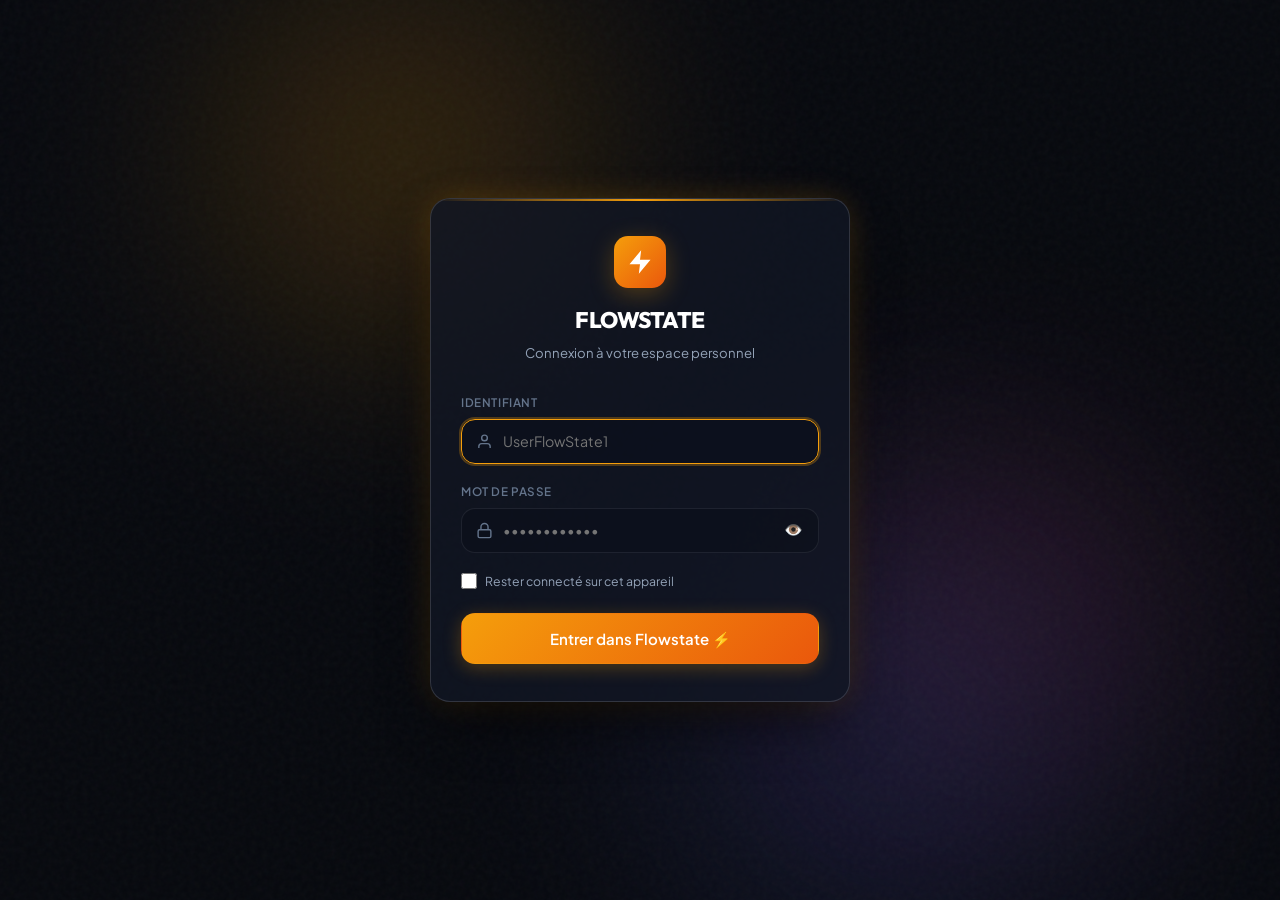
==== commit c642805a: "feat: multi-account support with isolated spaces, Supabase cloud sync, and UserFlowState1 placeholde" ====
--- a/app.html
+++ b/app.html
@@ -104,6 +104,18 @@
           <span class="audio-quick-label">Ambiance</span>
         </div>
 
+        <!-- User Profile Pill -->
+        <div class="user-pill" id="headerUserBadge" title="Compte connecté">
+          <span class="user-avatar-dot" id="headerUserAvatar">A</span>
+          <span class="user-name-text" id="headerUserName">Adam</span>
+        </div>
+
+        <!-- Cloud Sync Pill -->
+        <button class="cloud-pill" id="headerCloudSyncBtn" title="Synchronisation Cloud (cliquer pour gérer)">
+          <span class="cloud-pill-icon" id="cloudStatusIcon">☁️</span>
+          <span class="cloud-pill-status" id="cloudStatusText">Local</span>
+        </button>
+
         <!-- Backup & Settings Button -->
         <button class="icon-btn" id="btnOpenBackupModal" title="Sauvegarde, Export/Import JSON">
           <svg viewBox="0 0 24 24" style="width: 18px; height: 18px; stroke: currentColor; fill: none; stroke-width: 2;">
@@ -572,6 +584,70 @@
             Réinitialiser toutes les données
           </button>
         </div>
+      </div>
+    </div>
+
+    <!-- Cloud Sync & Supabase Modal -->
+    <div class="modal-backdrop" id="cloudModal">
+      <div class="modal-dialog modal-lg">
+        <div style="display: flex; justify-content: space-between; align-items: center; margin-bottom: 1.25rem;">
+          <h3 style="font-family: var(--font-heading); font-size: 1.25rem; font-weight: 700; display: flex; align-items: center; gap: 0.5rem;">
+            <span>☁️</span> <span>Synchronisation Cloud (Supabase)</span>
+          </h3>
+          <button class="icon-btn" id="btnCloseCloudModal" style="width: 28px; height: 28px;">✕</button>
+        </div>
+
+        <div class="cloud-status-banner">
+          <div>
+            <div style="font-weight: 600; font-size: 0.95rem;" id="modalCloudStatusText">🟡 Non connecté (mode local uniquement)</div>
+            <div style="font-size: 0.78rem; color: var(--text-dim); margin-top: 0.2rem;" id="modalCloudLastSync">Aucune synchronisation récente</div>
+          </div>
+          <button type="button" class="btn btn-secondary btn-sm" id="btnManualCloudSync">
+            Forcer une synchronisation 🔄
+          </button>
+        </div>
+
+        <p style="font-size: 0.86rem; color: var(--text-muted); line-height: 1.5; margin-bottom: 1.25rem;">
+          Grâce à la synchronisation Cloud gratuite avec <strong>Supabase</strong>, tes tâches, créneaux, stats et objectifs sont automatiquement sauvegardés et synchronisés entre ton Mac, ton iPhone et les appareils de tes amis.
+        </p>
+
+        <form id="cloudConfigForm">
+          <div class="form-group">
+            <label class="form-label" for="cloudSupabaseUrl">URL du projet Supabase (Project URL)</label>
+            <input type="url" id="cloudSupabaseUrl" class="form-input" placeholder="https://xxxxxxxxxxxxxxxxxxxx.supabase.co" autocomplete="off">
+          </div>
+
+          <div class="form-group">
+            <label class="form-label" for="cloudSupabaseKey">Clé publique API (Anon Public Key)</label>
+            <input type="password" id="cloudSupabaseKey" class="form-input" placeholder="eyJhbGciOiJIUzI1NiIsInR5cCI6IkpXVCJ9..." autocomplete="off">
+          </div>
+
+          <div style="background: rgba(255, 255, 255, 0.02); border: 1px solid var(--border-subtle); border-radius: var(--radius-md); padding: 1rem; margin: 1.25rem 0;">
+            <div style="font-size: 0.84rem; font-weight: 600; color: var(--accent-amber); margin-bottom: 0.4rem;">
+              ⚡ Guide express de configuration (gratuit à vie) :
+            </div>
+            <ol style="font-size: 0.8rem; color: var(--text-muted); line-height: 1.6; padding-left: 1.25rem; margin: 0;">
+              <li>Crée un compte gratuit sur <strong>supabase.com</strong> et crée un nouveau projet.</li>
+              <li>Dans le menu <strong>SQL Editor</strong> de Supabase, colle et exécute ce code :</li>
+            </ol>
+            <pre class="sql-code-box">CREATE TABLE flowstate_users (
+  user_id TEXT PRIMARY KEY,
+  data JSONB NOT NULL,
+  updated_at TIMESTAMPTZ DEFAULT NOW()
+);
+
+ALTER TABLE flowstate_users ENABLE ROW LEVEL SECURITY;
+CREATE POLICY "Allow anon all" ON flowstate_users FOR ALL USING (true) WITH CHECK (true);</pre>
+            <div style="font-size: 0.78rem; color: var(--text-dim);">
+              3. Dans <strong>Project Settings > API</strong>, copie la <strong>Project URL</strong> et la clé <strong>anon public</strong>, puis colle-les ci-dessus.
+            </div>
+          </div>
+
+          <div style="display: flex; gap: 0.75rem; justify-content: flex-end;">
+            <button type="button" class="btn btn-ghost" onclick="document.getElementById('cloudModal').classList.remove('open')">Fermer</button>
+            <button type="submit" class="btn btn-primary">Enregistrer la configuration ☁️</button>
+          </div>
+        </form>
       </div>
     </div>
 
@@ -821,12 +897,17 @@
   <script src="js/tasks.js"></script>
   <script src="js/planner.js"></script>
   <script src="js/stats.js"></script>
+  <script src="js/cloud.js"></script>
   <script src="js/app.js"></script>
   <script>
     function logout() {
       if (confirm('Voulez-vous vous déconnecter et verrouiller l’accès ?')) {
         localStorage.removeItem('flowstate_auth');
         sessionStorage.removeItem('flowstate_auth');
+        localStorage.removeItem('flowstate_current_user');
+        sessionStorage.removeItem('flowstate_current_user');
+        localStorage.removeItem('flowstate_display_name');
+        sessionStorage.removeItem('flowstate_display_name');
         window.location.replace('index.html');
       }
     }
--- a/css/style.css
+++ b/css/style.css
@@ -2227,3 +2227,101 @@
   40%, 60% { transform: translate3d(6px, 0, 0); }
 }
 
+/* User Profile Pill */
+.user-pill {
+  display: flex;
+  align-items: center;
+  gap: 0.5rem;
+  padding: 0.35rem 0.75rem 0.35rem 0.45rem;
+  background: rgba(255, 255, 255, 0.05);
+  border: 1px solid var(--border-subtle);
+  border-radius: var(--radius-full);
+  font-size: 0.82rem;
+  font-weight: 500;
+  color: var(--text-main);
+  transition: all var(--transition-fast);
+}
+
+.user-pill:hover {
+  background: rgba(255, 255, 255, 0.08);
+  border-color: rgba(255, 255, 255, 0.15);
+}
+
+.user-avatar-dot {
+  width: 22px;
+  height: 22px;
+  border-radius: 50%;
+  background: linear-gradient(135deg, var(--accent-amber), #f97316);
+  color: #fff;
+  font-size: 0.75rem;
+  font-weight: 700;
+  display: flex;
+  align-items: center;
+  justify-content: center;
+  box-shadow: 0 2px 8px rgba(245, 158, 11, 0.3);
+}
+
+.user-name-text {
+  font-weight: 600;
+  letter-spacing: 0.01em;
+}
+
+/* Cloud Status Pill */
+.cloud-pill {
+  display: flex;
+  align-items: center;
+  gap: 0.45rem;
+  padding: 0.4rem 0.8rem;
+  background: var(--bg-surface);
+  border: 1px solid var(--border-subtle);
+  border-radius: var(--radius-full);
+  color: var(--text-muted);
+  font-size: 0.8rem;
+  font-family: var(--font-mono);
+  font-weight: 500;
+  cursor: pointer;
+  transition: all var(--transition-fast);
+}
+
+.cloud-pill:hover {
+  background: rgba(255, 255, 255, 0.08);
+  color: var(--text-main);
+}
+
+.cloud-pill-icon {
+  font-size: 0.95rem;
+  display: inline-block;
+  transition: transform var(--transition-fast);
+}
+
+.cloud-pill:hover .cloud-pill-icon {
+  transform: translateY(-1px);
+}
+
+/* Cloud Modal Elements */
+.cloud-status-banner {
+  display: flex;
+  align-items: center;
+  justify-content: space-between;
+  padding: 0.85rem 1.1rem;
+  background: rgba(255, 255, 255, 0.03);
+  border: 1px solid var(--border-subtle);
+  border-radius: var(--radius-md);
+  margin-bottom: 1.25rem;
+}
+
+.sql-code-box {
+  background: #080a11;
+  border: 1px solid rgba(255, 255, 255, 0.08);
+  border-radius: var(--radius-sm);
+  padding: 0.75rem 1rem;
+  font-family: var(--font-mono);
+  font-size: 0.78rem;
+  color: #a5b4fc;
+  overflow-x: auto;
+  white-space: pre-wrap;
+  margin: 0.5rem 0 1rem;
+  user-select: all;
+}
+
+
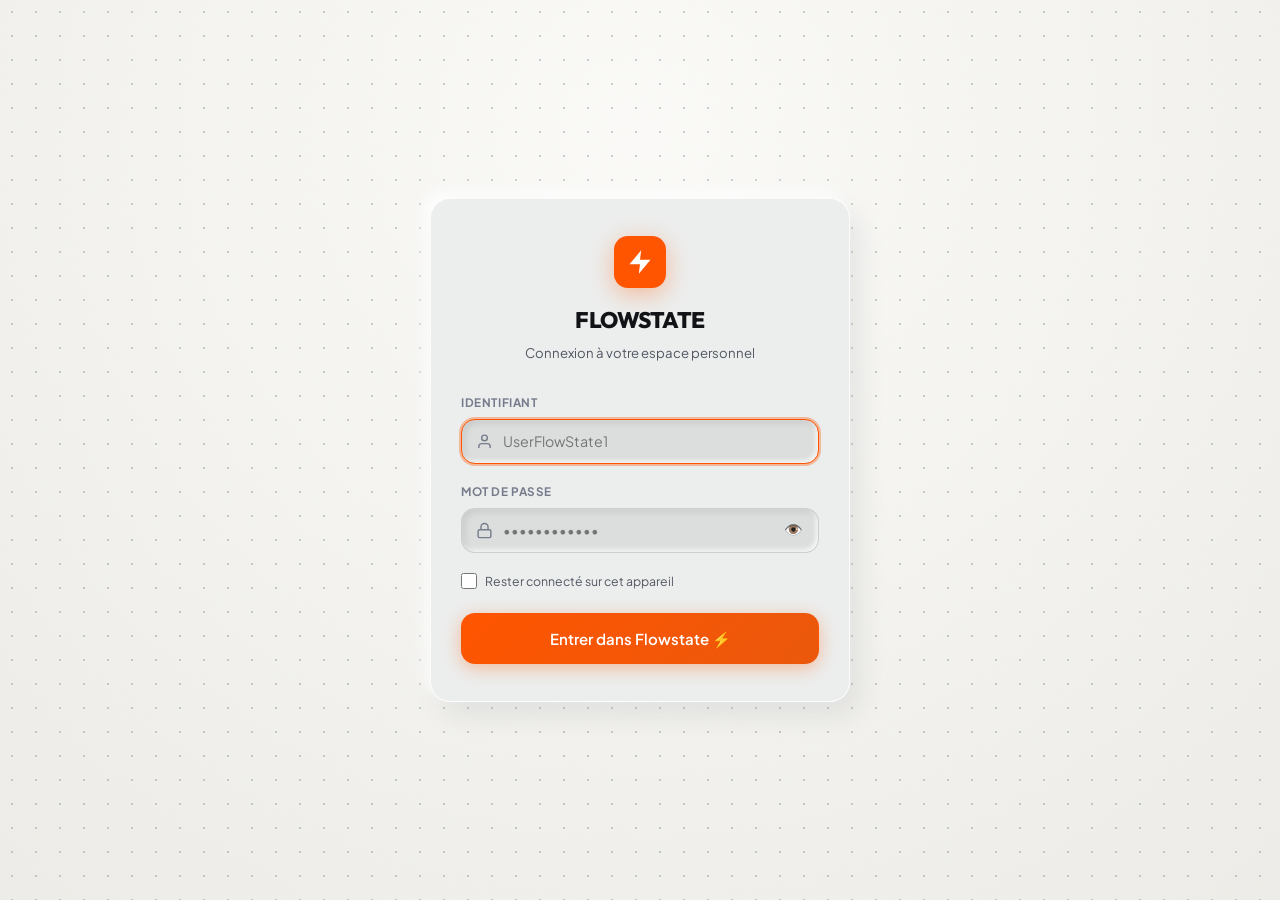
==== commit 17295a33: "feat(design): implement new tactile studio & dot-grid paper art direction" ====
--- a/app.html
+++ b/app.html
@@ -6,13 +6,18 @@
     if (sessionStorage.getItem('flowstate_auth') !== 'valid' && localStorage.getItem('flowstate_auth') !== 'valid') {
       window.location.replace('index.html');
     }
+    // Theme Initializer
+    (function() {
+      const t = localStorage.getItem('flowstate_theme') || 'orange';
+      document.documentElement.setAttribute('data-theme', t);
+    })();
   </script>
   <meta charset="UTF-8">
   <meta name="viewport" content="width=device-width, initial-scale=1.0, viewport-fit=cover">
   <title>FLOWSTATE — Productivité, Deep Work & Planning Cozy</title>
   <meta name="description" content="Plateforme de productivité personnelle alliant Deep Work, Time-blocking, To-Do list et ambiance sonore lo-fi.">
   <link rel="manifest" href="manifest.json">
-  <meta name="theme-color" content="#0c0e17">
+  <meta name="theme-color" content="#f6f5f0">
   <!-- iOS Safari PWA support -->
   <meta name="apple-mobile-web-app-capable" content="yes">
   <meta name="apple-mobile-web-app-status-bar-style" content="black-translucent">
@@ -81,6 +86,12 @@
 
       <!-- Right Header Actions -->
       <div class="header-actions">
+        <!-- Live Color Palette Toggle (Orange vs Blue) -->
+        <div class="theme-toggle-pill" title="Changer l'accent de couleur en direct">
+          <button class="theme-toggle-btn active" id="btnThemeOrange">⚡ Orange</button>
+          <button class="theme-toggle-btn" id="btnThemeBlue">🔷 Bleu</button>
+        </div>
+
         <!-- Live Clock & Date -->
         <div style="text-align: right; margin-right: 0.25rem;">
           <div id="liveClockTime" style="font-family: var(--font-mono); font-size: 0.88rem; font-weight: 700; color: var(--text-main);">--:--</div>
@@ -114,15 +125,6 @@
         <button class="cloud-pill" id="headerCloudSyncBtn" title="Synchronisation Cloud (cliquer pour gérer)">
           <span class="cloud-pill-icon" id="cloudStatusIcon">☁️</span>
           <span class="cloud-pill-status" id="cloudStatusText">Local</span>
-        </button>
-
-        <!-- Backup & Settings Button -->
-        <button class="icon-btn" id="btnOpenBackupModal" title="Sauvegarde, Export/Import JSON">
-          <svg viewBox="0 0 24 24" style="width: 18px; height: 18px; stroke: currentColor; fill: none; stroke-width: 2;">
-            <path d="M19 21H5a2 2 0 0 1-2-2V5a2 2 0 0 1 2-2h11l5 5v11a2 2 0 0 1-2 2z"></path>
-            <polyline points="17 21 17 13 7 13 7 21"></polyline>
-            <polyline points="7 3 7 8 15 8"></polyline>
-          </svg>
         </button>
 
         <!-- Lock / Logout Button -->
@@ -560,32 +562,7 @@
       </div>
     </div>
 
-    <!-- Backup & JSON Export/Import Modal -->
-    <div class="modal-backdrop" id="backupModal">
-      <div class="modal-dialog">
-        <div style="display: flex; justify-content: space-between; align-items: center; margin-bottom: 1.25rem;">
-          <h3 style="font-family: var(--font-heading); font-size: 1.2rem; font-weight: 700;">💾 Données & Sauvegarde Locale</h3>
-          <button class="icon-btn" id="btnCloseModal" style="width: 28px; height: 28px;">✕</button>
-        </div>
-        <p style="font-size: 0.88rem; color: var(--text-muted); line-height: 1.5; margin-bottom: 1.5rem;">
-          Toutes tes données (tâches, planning, stats, séries et objectifs) sont stockées en toute confidentialité dans ton navigateur (LocalStorage). Tu peux les exporter en JSON ou restaurer une sauvegarde précédente à tout moment.
-        </p>
-        <div style="display: flex; flex-direction: column; gap: 0.75rem;">
-          <button class="btn btn-primary" id="btnExportJson">
-            <svg viewBox="0 0 24 24"><path d="M21 15v4a2 2 0 0 1-2 2H5a2 2 0 0 1-2-2v-4"></path><polyline points="7 10 12 15 17 10"></polyline><line x1="12" y1="15" x2="12" y2="3"></line></svg>
-            Exporter mes données (.json)
-          </button>
-          <button class="btn btn-secondary" id="btnImportJson">
-            <svg viewBox="0 0 24 24"><path d="M21 15v4a2 2 0 0 1-2 2H5a2 2 0 0 1-2-2v-4"></path><polyline points="17 8 12 3 7 8"></polyline><line x1="12" y1="3" x2="12" y2="15"></line></svg>
-            Importer un fichier JSON
-          </button>
-          <input type="file" id="importFileInput" accept=".json" style="display: none;">
-          <button class="btn btn-ghost" id="btnResetData" style="color: var(--accent-rose); margin-top: 0.5rem;">
-            Réinitialiser toutes les données
-          </button>
-        </div>
-      </div>
-    </div>
+
 
     <!-- Cloud Sync & Supabase Modal -->
     <div class="modal-backdrop" id="cloudModal">
@@ -911,6 +888,33 @@
         window.location.replace('index.html');
       }
     }
+
+    // Live Theme Switcher Handler
+    (function() {
+      const currentTheme = localStorage.getItem('flowstate_theme') || 'orange';
+      const btnOrange = document.getElementById('btnThemeOrange');
+      const btnBlue = document.getElementById('btnThemeBlue');
+
+      function applyTheme(theme) {
+        document.documentElement.setAttribute('data-theme', theme);
+        localStorage.setItem('flowstate_theme', theme);
+        if (btnOrange && btnBlue) {
+          if (theme === 'blue') {
+            btnBlue.classList.add('active');
+            btnOrange.classList.remove('active');
+          } else {
+            btnOrange.classList.add('active');
+            btnBlue.classList.remove('active');
+          }
+        }
+      }
+
+      if (btnOrange && btnBlue) {
+        applyTheme(currentTheme);
+        btnOrange.addEventListener('click', () => applyTheme('orange'));
+        btnBlue.addEventListener('click', () => applyTheme('blue'));
+      }
+    })();
   </script>
   <script>
     if ('serviceWorker' in navigator) {
--- a/css/style.css
+++ b/css/style.css
@@ -1,63 +1,92 @@
 /* ==========================================================================
-   FLOWSTATE - Cozy Lo-Fi & Dark Glassmorphism Design System
+   FLOWSTATE - Tactile Studio & Dot-Grid Design System (Braun / Dieter Rams)
    ========================================================================== */
 
-@import url('https://fonts.googleapis.com/css2?family=JetBrains+Mono:wght@400;500;600;700&family=Plus+Jakarta+Sans:wght@300;400;500;600;700;800&family=Outfit:wght@500;600;700;800&display=swap');
+@import url('https://fonts.googleapis.com/css2?family=JetBrains+Mono:wght@400;500;600;700&family=Plus+Jakarta+Sans:wght@300;400;500;600;700;800&family=Space+Grotesk:wght@600;700&family=Outfit:wght@500;600;700;800&display=swap');
 
 :root {
-  /* Color Palette */
-  --bg-darkest: #07090e;
-  --bg-base: #0c0e17;
-  --bg-surface: rgba(18, 22, 36, 0.72);
-  --bg-surface-hover: rgba(26, 32, 52, 0.85);
-  --bg-surface-elevated: rgba(28, 35, 58, 0.9);
-  --bg-glass-card: rgba(20, 25, 41, 0.65);
-  --bg-input: rgba(12, 16, 28, 0.7);
-
-  /* Borders & Glass Highlights */
-  --border-subtle: rgba(255, 255, 255, 0.08);
-  --border-medium: rgba(255, 255, 255, 0.14);
-  --border-glow: rgba(245, 158, 11, 0.35);
-
-  /* Cozy Amber / Sunset Accents */
-  --accent-amber: #f59e0b;
-  --accent-amber-light: #fbbf24;
-  --accent-amber-glow: rgba(245, 158, 11, 0.28);
-  --accent-orange: #ea580c;
-
-  /* Lo-fi Secondary Highlights */
-  --accent-purple: #8b5cf6;
-  --accent-indigo: #6366f1;
-  --accent-emerald: #10b981;
-  --accent-rose: #f43f5e;
-  --accent-cyan: #06b6d4;
-
-  /* Typography Colors */
-  --text-main: #f8fafc;
-  --text-muted: #94a3b8;
-  --text-dim: #64748b;
-  --text-inverted: #0b0d14;
-
-  /* Typography Families */
+  /* Fond Papier Carnet à Points (Dot-Grid Notebook Paper) */
+  --bg-canvas: #f6f5f0;
+  --dot-grid-color: rgba(45, 50, 62, 0.22);
+
+  /* Châssis & composants : Blanc craie / Porcelaine mat Braun */
+  --card-bg: #eceeed;
+  --card-inner: #dcdedd;
+  --card-sunken: #cbcecd;
+  --bg-darkest: #f6f5f0;
+  --bg-base: #f6f5f0;
+  --bg-surface: #eceeed;
+  --bg-surface-hover: #e2e4e3;
+  --bg-surface-elevated: #eceeed;
+  --bg-glass-card: #eceeed;
+  --bg-input: #dcdedd;
+
+  /* Neumorphic Borders & Chamfers */
+  --border-subtle: rgba(255, 255, 255, 0.85);
+  --border-medium: rgba(30, 35, 45, 0.08);
+  --border-dark: rgba(30, 35, 45, 0.14);
+  --border-glow: rgba(255, 85, 0, 0.35);
+
+  /* Electric Accents: Orange par défaut (Braun Iconic Orange) */
+  --accent: #ff5500;
+  --accent-amber: #ff5500;
+  --accent-amber-light: #ff7733;
+  --accent-amber-glow: rgba(255, 85, 0, 0.35);
+  --accent-orange: #ff5500;
+  --accent-soft: rgba(255, 85, 0, 0.14);
+  --accent-glow: rgba(255, 85, 0, 0.35);
+
+  /* Highlights secondaires */
+  --accent-purple: #7c3aed;
+  --accent-indigo: #4f46e5;
+  --accent-emerald: #059669;
+  --accent-rose: #e11d48;
+  --accent-cyan: #0891b2;
+
+  /* Typographie haute fidélité & lisibilité */
+  --text-main: #111316;
+  --text-muted: #525763;
+  --text-dim: #767c8b;
+  --text-inverted: #ffffff;
+
+  /* Polices */
   --font-sans: 'Plus Jakarta Sans', -apple-system, BlinkMacSystemFont, sans-serif;
   --font-heading: 'Outfit', var(--font-sans);
   --font-mono: 'JetBrains Mono', monospace;
-
-  /* Radii & Shadows */
+  --font-timer: 'Space Grotesk', var(--font-mono);
+
+  /* Rayons */
   --radius-sm: 8px;
   --radius-md: 14px;
   --radius-lg: 20px;
   --radius-full: 9999px;
 
-  --shadow-sm: 0 4px 12px rgba(0, 0, 0, 0.3);
-  --shadow-md: 0 10px 30px -5px rgba(0, 0, 0, 0.45);
-  --shadow-lg: 0 20px 45px -10px rgba(0, 0, 0, 0.65);
-  --shadow-glow: 0 0 35px -5px var(--accent-amber-glow);
+  /* Ombres neumorphiques physiques posées sur le papier */
+  --shadow-sm: 0 2px 6px rgba(30, 35, 45, 0.06), 0 -1px 3px rgba(255, 255, 255, 0.95);
+  --shadow-md: 10px 14px 28px rgba(30, 35, 45, 0.08), -6px -6px 14px rgba(255, 255, 255, 0.95);
+  --shadow-lg: 16px 22px 38px rgba(30, 35, 45, 0.10), -8px -8px 20px rgba(255, 255, 255, 0.95);
+  --shadow-outer: 10px 14px 28px rgba(30, 35, 45, 0.08), -6px -6px 14px rgba(255, 255, 255, 0.95);
+  --shadow-pill: 4px 6px 12px rgba(30, 35, 45, 0.08), -3px -3px 8px rgba(255, 255, 255, 0.95);
+  --shadow-inset: inset 3px 3px 6px rgba(30, 35, 45, 0.10), inset -2px -2px 5px rgba(255, 255, 255, 0.85);
+  --shadow-inset-deep: inset 5px 6px 12px rgba(30, 35, 45, 0.14), inset -4px -4px 10px rgba(255, 255, 255, 0.85);
+  --shadow-glow: 0 4px 16px var(--accent-amber-glow);
 
   /* Transitions */
   --transition-fast: 0.18s cubic-bezier(0.4, 0, 0.2, 1);
   --transition-smooth: 0.3s cubic-bezier(0.16, 1, 0.3, 1);
   --transition-bounce: 0.4s cubic-bezier(0.34, 1.56, 0.64, 1);
+}
+
+[data-theme="blue"] {
+  --accent: #0055ff;
+  --accent-amber: #0055ff;
+  --accent-amber-light: #3377ff;
+  --accent-amber-glow: rgba(0, 85, 255, 0.35);
+  --accent-orange: #0055ff;
+  --accent-soft: rgba(0, 85, 255, 0.14);
+  --accent-glow: rgba(0, 85, 255, 0.35);
+  --border-glow: rgba(0, 85, 255, 0.35);
+  --shadow-glow: 0 4px 16px rgba(0, 85, 255, 0.35);
 }
 
 /* Base Reset */
@@ -70,83 +99,41 @@
 html {
   font-size: 15px;
   scroll-behavior: smooth;
-  height: 100%;
+  min-height: 100%;
+  width: 100%;
+  max-width: 100vw;
+  overflow-x: clip;
+  overscroll-behavior-x: none;
 }
 
 body {
-  min-height: 100%;
+  min-height: 100vh;
+  width: 100%;
+  max-width: 100vw;
   font-family: var(--font-sans);
-  background-color: var(--bg-darkest);
+  background-color: var(--bg-canvas);
+  background-image: 
+    /* 1. Grille de points géométrique (Dot grid notebook) */
+    radial-gradient(circle, var(--dot-grid-color) 1.25px, transparent 1.25px),
+    /* 2. Éclairage diffus studio sur la feuille */
+    radial-gradient(circle at 50% 15%, rgba(255, 255, 255, 0.5) 0%, rgba(30, 35, 45, 0.04) 100%),
+    /* 3. Micro-grain organique de fibre de papier */
+    url("data:image/svg+xml,%3Csvg viewBox='0 0 200 200' xmlns='http://www.w3.org/2000/svg'%3E%3Cfilter id='paperGrain'%3E%3CfeTurbulence type='fractalNoise' baseFrequency='0.85' numOctaves='3' stitchTiles='stitch'/%3E%3C/filter%3E%3Crect width='100%25' height='100%25' filter='url(%23paperGrain)' opacity='0.035'/%3E%3C/svg%3E");
+  background-size: 24px 24px, 100% 100%, 180px 180px;
+  background-position: 0 0, center center, 0 0;
   color: var(--text-main);
   line-height: 1.55;
-  overflow-x: hidden;
+  overflow-x: clip;
+  overscroll-behavior-x: none;
   position: relative;
   -webkit-font-smoothing: antialiased;
   -moz-osx-font-smoothing: grayscale;
 }
 
-/* Ambient Background Orbs */
-.ambient-bg {
-  position: fixed;
-  inset: 0;
-  pointer-events: none;
-  z-index: 0;
-  overflow: hidden;
-}
-
-.ambient-orb {
-  position: absolute;
-  border-radius: 50%;
-  filter: blur(110px);
-  opacity: 0.28;
-  animation: floatOrb 22s infinite alternate ease-in-out;
-}
-
-.orb-1 {
-  width: 550px;
-  height: 550px;
-  background: radial-gradient(circle, #f59e0b 0%, rgba(245, 158, 11, 0) 70%);
-  top: -120px;
-  left: 10%;
-  animation-duration: 26s;
-}
-
-.orb-2 {
-  width: 650px;
-  height: 650px;
-  background: radial-gradient(circle, #6366f1 0%, rgba(99, 102, 241, 0) 70%);
-  bottom: -150px;
-  right: 5%;
-  animation-duration: 32s;
-  animation-delay: -8s;
-  opacity: 0.22;
-}
-
-.orb-3 {
-  width: 480px;
-  height: 480px;
-  background: radial-gradient(circle, #ec4899 0%, rgba(236, 72, 153, 0) 70%);
-  top: 40%;
-  left: 60%;
-  animation-duration: 28s;
-  animation-delay: -14s;
-  opacity: 0.18;
-}
-
-@keyframes floatOrb {
-  0% { transform: translate(0, 0) scale(1); }
-  50% { transform: translate(45px, 35px) scale(1.08); }
-  100% { transform: translate(-35px, -25px) scale(0.95); }
-}
-
-/* Grid Noise Texture Overlay */
+/* Hide legacy dark ambient orbs in favor of Dot-Grid Paper */
+.ambient-bg,
 .ambient-noise {
-  position: fixed;
-  inset: 0;
-  pointer-events: none;
-  z-index: 1;
-  opacity: 0.035;
-  background-image: url("data:image/svg+xml,%3Csvg viewBox='0 0 200 200' xmlns='http://www.w3.org/2000/svg'%3E%3Cfilter id='noiseFilter'%3E%3CfeTurbulence type='fractalNoise' baseFrequency='0.8' numOctaves='3' stitchTiles='stitch'/%3E%3C/filter%3E%3Crect width='100%25' height='100%25' filter='url(%23noiseFilter)'/%3E%3C/svg%3E");
+  display: none !important;
 }
 
 /* App Container */
@@ -154,6 +141,10 @@
   position: relative;
   z-index: 2;
   min-height: 100vh;
+  width: 100%;
+  max-width: 100vw;
+  overflow-x: clip;
+  overscroll-behavior-x: none;
   display: flex;
   flex-direction: column;
 }
@@ -167,8 +158,8 @@
   top: 0;
   z-index: 50;
   backdrop-filter: blur(20px) saturate(180%);
-  background: rgba(12, 14, 23, 0.78);
-  border-bottom: 1px solid var(--border-subtle);
+  background: rgba(246, 245, 240, 0.88);
+  border-bottom: 1px solid rgba(30, 35, 45, 0.08);
   padding: max(0.75rem, env(safe-area-inset-top)) max(1.25rem, env(safe-area-inset-right)) 0.75rem max(1.25rem, env(safe-area-inset-left));
   display: flex;
   align-items: center;
@@ -185,13 +176,14 @@
 .brand-logo {
   width: 38px;
   height: 38px;
-  background: linear-gradient(135deg, var(--accent-amber), #ea580c);
+  background: var(--accent);
   border-radius: var(--radius-md);
   display: flex;
   align-items: center;
   justify-content: center;
   box-shadow: 0 4px 18px var(--accent-amber-glow);
   position: relative;
+  transition: background 0.3s;
 }
 
 .brand-logo svg {
@@ -203,21 +195,20 @@
 .brand-info h1 {
   font-family: var(--font-heading);
   font-size: 1.25rem;
-  font-weight: 700;
+  font-weight: 800;
   letter-spacing: -0.02em;
-  background: linear-gradient(to right, #ffffff, #cbd5e1);
-  -webkit-background-clip: text;
-  -webkit-text-fill-color: transparent;
+  color: var(--text-main);
   line-height: 1.1;
 }
 
 .brand-badge {
   font-size: 0.7rem;
-  color: var(--accent-amber);
+  color: var(--accent);
   font-family: var(--font-mono);
   letter-spacing: 0.05em;
   text-transform: uppercase;
-  font-weight: 600;
+  font-weight: 700;
+  transition: color 0.3s;
 }
 
 /* Nav Tabs */
@@ -225,10 +216,11 @@
   display: flex;
   align-items: center;
   gap: 0.35rem;
-  background: rgba(18, 23, 38, 0.8);
-  padding: 0.3rem;
-  border-radius: var(--radius-lg);
-  border: 1px solid var(--border-subtle);
+  background: var(--card-inner);
+  box-shadow: var(--shadow-inset);
+  padding: 0.3rem 0.5rem;
+  border-radius: 9999px;
+  border: 1px solid rgba(30, 35, 45, 0.05);
 }
 
 .nav-tab-btn {
@@ -236,40 +228,42 @@
   align-items: center;
   gap: 0.5rem;
   padding: 0.55rem 1rem;
-  border-radius: var(--radius-md);
+  border-radius: 9999px;
   background: transparent;
   border: none;
   color: var(--text-muted);
   font-family: var(--font-sans);
-  font-size: 0.85rem;
-  font-weight: 500;
+  font-size: 0.82rem;
+  font-weight: 700;
+  text-transform: uppercase;
+  letter-spacing: 0.02em;
   cursor: pointer;
   transition: all var(--transition-fast);
 }
 
 .nav-tab-btn svg {
-  width: 17px;
-  height: 17px;
+  width: 16px;
+  height: 16px;
   stroke: currentColor;
-  stroke-width: 2;
+  stroke-width: 2.2;
   fill: none;
 }
 
 .nav-tab-btn:hover {
   color: var(--text-main);
-  background: rgba(255, 255, 255, 0.05);
+  background: rgba(0, 0, 0, 0.04);
 }
 
 .nav-tab-btn.active {
-  color: #fff;
-  background: linear-gradient(135deg, rgba(245, 158, 11, 0.22), rgba(245, 158, 11, 0.08));
-  border: 1px solid rgba(245, 158, 11, 0.3);
-  box-shadow: 0 4px 15px rgba(245, 158, 11, 0.15);
-  font-weight: 600;
+  color: var(--text-main);
+  background: var(--card-bg);
+  box-shadow: var(--shadow-pill);
+  border: 1px solid var(--border-subtle);
+  font-weight: 800;
 }
 
 .nav-tab-btn.active svg {
-  stroke: var(--accent-amber);
+  stroke: var(--accent);
 }
 
 /* Header Action Tools */
@@ -277,6 +271,35 @@
   display: flex;
   align-items: center;
   gap: 0.75rem;
+}
+
+/* Color Palette Switcher (Orange vs Blue) */
+.theme-toggle-pill {
+  display: flex;
+  align-items: center;
+  background: var(--card-inner);
+  box-shadow: var(--shadow-inset);
+  padding: 0.25rem;
+  border-radius: 9999px;
+  gap: 0.25rem;
+}
+
+.theme-toggle-btn {
+  border: none;
+  background: transparent;
+  padding: 0.35rem 0.75rem;
+  border-radius: 9999px;
+  font-size: 0.75rem;
+  font-weight: 700;
+  cursor: pointer;
+  color: var(--text-muted);
+  transition: all 0.2s;
+}
+
+.theme-toggle-btn.active {
+  background: var(--accent);
+  color: #fff;
+  box-shadow: 0 2px 10px var(--accent-glow);
 }
 
 .streak-pill {
@@ -285,11 +308,12 @@
   gap: 0.45rem;
   padding: 0.45rem 0.85rem;
   border-radius: var(--radius-full);
-  background: rgba(245, 158, 11, 0.1);
-  border: 1px solid rgba(245, 158, 11, 0.25);
-  color: var(--accent-amber-light);
+  background: var(--card-bg);
+  border: 1px solid var(--border-subtle);
+  box-shadow: var(--shadow-pill);
+  color: var(--accent);
   font-size: 0.82rem;
-  font-weight: 600;
+  font-weight: 700;
   font-family: var(--font-mono);
 }
 
@@ -307,9 +331,10 @@
   width: 38px;
   height: 38px;
   border-radius: var(--radius-md);
-  background: var(--bg-surface);
+  background: var(--card-bg);
   border: 1px solid var(--border-subtle);
-  color: var(--text-muted);
+  box-shadow: var(--shadow-pill);
+  color: var(--text-main);
   display: flex;
   align-items: center;
   justify-content: center;
@@ -319,17 +344,14 @@
 }
 
 .icon-btn:hover {
-  background: var(--bg-surface-hover);
-  color: var(--text-main);
-  border-color: var(--border-medium);
   transform: translateY(-1px);
 }
 
 .icon-btn.active {
-  background: rgba(99, 102, 241, 0.2);
-  border-color: rgba(99, 102, 241, 0.4);
-  color: #a5b4fc;
-  box-shadow: 0 0 15px rgba(99, 102, 241, 0.25);
+  background: var(--accent);
+  border-color: var(--accent);
+  color: #fff;
+  box-shadow: 0 0 15px var(--accent-amber-glow);
 }
 
 /* Audio Player Floating Bar */
@@ -337,10 +359,12 @@
   display: flex;
   align-items: center;
   gap: 0.6rem;
-  background: rgba(18, 23, 38, 0.85);
+  background: var(--card-bg);
   border: 1px solid var(--border-subtle);
+  box-shadow: var(--shadow-pill);
   padding: 0.35rem 0.75rem;
   border-radius: var(--radius-full);
+  cursor: pointer;
 }
 
 .audio-equalizer {
@@ -353,10 +377,10 @@
 
 .eq-bar {
   width: 2px;
-  background: var(--accent-amber);
+  background: var(--accent);
   border-radius: 1px;
   height: 30%;
-  transition: height 0.2s ease;
+  transition: height 0.2s ease, background 0.3s;
 }
 
 .audio-quick-widget.playing .eq-bar:nth-child(1) { animation: eqJump 0.8s infinite ease alternate; }
@@ -371,7 +395,8 @@
 
 .audio-quick-label {
   font-size: 0.75rem;
-  color: var(--text-muted);
+  font-weight: 700;
+  color: var(--text-main);
   cursor: pointer;
 }
 
@@ -382,6 +407,7 @@
   max-width: 1440px;
   margin: 0 auto;
   width: 100%;
+  overflow-x: clip;
 }
 
 /* Tab Views */
@@ -399,32 +425,24 @@
   to { opacity: 1; transform: translateY(0); }
 }
 
-/* Cards & Glassmorphism Utilities */
+/* Cards & Tactile Panels */
 .glass-panel {
-  background: var(--bg-glass-card);
-  backdrop-filter: blur(20px) saturate(180%);
-  -webkit-backdrop-filter: blur(20px) saturate(180%);
+  background: var(--card-bg);
   border: 1px solid var(--border-subtle);
   border-radius: var(--radius-lg);
   padding: 1.5rem;
-  box-shadow: var(--shadow-md);
+  box-shadow: var(--shadow-outer);
   position: relative;
   overflow: hidden;
-  transition: border-color var(--transition-fast), box-shadow var(--transition-fast);
+  transition: transform var(--transition-fast), box-shadow var(--transition-fast);
 }
 
 .glass-panel:hover {
-  border-color: rgba(255, 255, 255, 0.12);
+  border-color: var(--border-subtle);
 }
 
 .glass-panel::before {
-  content: '';
-  position: absolute;
-  top: 0;
-  left: 0;
-  right: 0;
-  height: 1px;
-  background: linear-gradient(90deg, transparent, rgba(255, 255, 255, 0.12), transparent);
+  display: none;
 }
 
 /* Section Headers */
@@ -682,6 +700,9 @@
   width: 320px;
   height: 320px;
   margin: 0 auto 2.5rem;
+  background: var(--card-inner);
+  border-radius: 50%;
+  box-shadow: var(--shadow-inset-deep);
 }
 
 .timer-svg {
@@ -692,17 +713,17 @@
 
 .timer-circle-bg {
   fill: none;
-  stroke: rgba(255, 255, 255, 0.05);
+  stroke: rgba(0, 0, 0, 0.08);
   stroke-width: 8;
 }
 
 .timer-circle-progress {
   fill: none;
-  stroke: url(#timerGradient);
+  stroke: var(--accent);
   stroke-width: 8;
   stroke-linecap: round;
-  transition: stroke-dashoffset 0.4s ease;
-  filter: drop-shadow(0 0 10px rgba(245, 158, 11, 0.4));
+  transition: stroke-dashoffset 0.4s ease, stroke 0.3s;
+  filter: drop-shadow(0 0 10px var(--accent-glow));
 }
 
 .timer-center-content {
@@ -715,23 +736,23 @@
 }
 
 .timer-countdown {
-  font-family: var(--font-mono);
+  font-family: var(--font-timer);
   font-size: 4.4rem;
   font-weight: 700;
   letter-spacing: -0.04em;
-  color: #ffffff;
-  text-shadow: 0 0 30px rgba(245, 158, 11, 0.35);
+  color: var(--text-main);
   line-height: 1;
 }
 
 .timer-session-label {
   font-size: 0.88rem;
-  color: var(--accent-amber-light);
+  color: var(--accent);
   letter-spacing: 0.08em;
   text-transform: uppercase;
-  font-weight: 600;
+  font-weight: 700;
   margin-top: 0.75rem;
   font-family: var(--font-mono);
+  transition: color 0.3s;
 }
 
 .timer-session-cycle {
@@ -744,8 +765,9 @@
 .focus-intention-wrap {
   max-width: 480px;
   margin: 0 auto 2.5rem;
-  background: rgba(14, 18, 30, 0.7);
-  border: 1px dashed var(--border-medium);
+  background: var(--card-inner);
+  border: 1px dashed rgba(30, 35, 45, 0.15);
+  box-shadow: var(--shadow-inset);
   border-radius: var(--radius-md);
   padding: 0.85rem 1.25rem;
   display: flex;
@@ -789,20 +811,20 @@
   width: 72px;
   height: 72px;
   border-radius: 50%;
-  background: linear-gradient(135deg, var(--accent-amber), #ea580c);
+  background: var(--accent);
   border: none;
   color: #fff;
   display: flex;
   align-items: center;
   justify-content: center;
   cursor: pointer;
-  box-shadow: 0 8px 30px var(--accent-amber-glow);
-  transition: all var(--transition-bounce);
+  box-shadow: 0 8px 30px var(--accent-glow);
+  transition: all var(--transition-bounce), background 0.3s;
 }
 
 .btn-timer-primary:hover {
   transform: scale(1.08);
-  box-shadow: 0 10px 35px rgba(245, 158, 11, 0.5);
+  box-shadow: 0 10px 35px var(--accent-glow);
 }
 
 .btn-timer-primary svg {
@@ -815,9 +837,10 @@
   width: 48px;
   height: 48px;
   border-radius: 50%;
-  background: rgba(255, 255, 255, 0.06);
+  background: var(--card-bg);
   border: 1px solid var(--border-subtle);
-  color: var(--text-muted);
+  box-shadow: var(--shadow-pill);
+  color: var(--text-main);
   display: flex;
   align-items: center;
   justify-content: center;
@@ -826,8 +849,7 @@
 }
 
 .btn-timer-secondary:hover {
-  background: rgba(255, 255, 255, 0.12);
-  color: var(--text-main);
+  color: var(--accent);
   transform: scale(1.05);
 }
 
@@ -1589,8 +1611,9 @@
   -webkit-appearance: none;
   appearance: none;
   width: 100%;
-  height: 5px;
-  background: rgba(255, 255, 255, 0.1);
+  height: 8px;
+  background: var(--card-inner);
+  box-shadow: var(--shadow-inset);
   border-radius: var(--radius-full);
   outline: none;
 }
@@ -1598,17 +1621,18 @@
 input[type="range"]::-webkit-slider-thumb {
   -webkit-appearance: none;
   appearance: none;
-  width: 14px;
-  height: 14px;
+  width: 18px;
+  height: 18px;
   border-radius: 50%;
-  background: var(--accent-amber);
+  background: var(--card-bg);
+  border: 2px solid var(--accent);
+  box-shadow: var(--shadow-pill);
   cursor: pointer;
-  box-shadow: 0 0 10px var(--accent-amber-glow);
-  transition: transform var(--transition-fast);
+  transition: transform var(--transition-fast), border-color 0.3s;
 }
 
 input[type="range"]::-webkit-slider-thumb:hover {
-  transform: scale(1.2);
+  transform: scale(1.15);
 }
 
 /* ==========================================================================
@@ -1618,8 +1642,8 @@
 .modal-backdrop {
   position: fixed;
   inset: 0;
-  background: rgba(0, 0, 0, 0.7);
-  backdrop-filter: blur(8px);
+  background: rgba(30, 35, 45, 0.45);
+  backdrop-filter: blur(10px);
   z-index: 200;
   display: flex;
   align-items: center;
@@ -1636,8 +1660,8 @@
 }
 
 .modal-dialog {
-  background: var(--bg-surface-elevated);
-  border: 1px solid var(--border-medium);
+  background: var(--card-bg);
+  border: 1px solid var(--border-subtle);
   border-radius: var(--radius-lg);
   padding: 2rem;
   width: 100%;
@@ -1645,6 +1669,7 @@
   max-height: 90vh;
   overflow-y: auto;
   box-shadow: var(--shadow-lg);
+  color: var(--text-main);
   transform: scale(0.95);
   transition: transform var(--transition-bounce);
 }
@@ -1668,7 +1693,7 @@
 
 .form-label {
   font-size: 0.78rem;
-  font-weight: 600;
+  font-weight: 700;
   color: var(--text-dim);
   text-transform: uppercase;
   letter-spacing: 0.05em;
@@ -1676,11 +1701,12 @@
 
 .form-input {
   width: 100%;
-  background: var(--bg-input);
-  border: 1px solid var(--border-subtle);
+  background: var(--card-inner);
+  border: 1px solid var(--border-medium);
+  box-shadow: var(--shadow-inset);
   border-radius: var(--radius-md);
   padding: 0.75rem 1rem;
-  color: #fff;
+  color: var(--text-main);
   font-family: var(--font-sans);
   font-size: 0.92rem;
   outline: none;
@@ -1688,8 +1714,8 @@
 }
 
 .form-input:focus {
-  border-color: var(--accent-amber);
-  box-shadow: 0 0 0 2px var(--accent-amber-glow);
+  border-color: var(--accent);
+  box-shadow: var(--shadow-inset), 0 0 0 2px var(--accent-amber-glow);
 }
 
 .form-row {
@@ -2060,36 +2086,31 @@
 .login-card {
   width: 100%;
   max-width: 420px;
-  background: rgba(18, 22, 36, 0.82);
-  border: 1px solid var(--border-medium);
+  background: var(--card-bg);
+  border: 1px solid var(--border-subtle);
   border-radius: var(--radius-lg);
   padding: 2.5rem 2rem;
-  box-shadow: 0 25px 60px -15px rgba(0, 0, 0, 0.8), var(--shadow-glow);
+  box-shadow: var(--shadow-outer);
   text-align: center;
   position: relative;
   overflow: hidden;
 }
 
 .login-card::before {
-  content: '';
-  position: absolute;
-  top: 0;
-  left: 0;
-  right: 0;
-  height: 2px;
-  background: linear-gradient(90deg, transparent, var(--accent-amber), transparent);
+  display: none;
 }
 
 .login-brand-logo {
   width: 52px;
   height: 52px;
-  background: linear-gradient(135deg, var(--accent-amber), #ea580c);
+  background: var(--accent);
   border-radius: var(--radius-md);
   margin: 0 auto 1rem;
   display: flex;
   align-items: center;
   justify-content: center;
   box-shadow: 0 6px 25px var(--accent-amber-glow);
+  transition: background 0.3s;
 }
 
 .login-brand-logo svg {
@@ -2103,7 +2124,7 @@
   font-size: 1.5rem;
   font-weight: 800;
   letter-spacing: -0.02em;
-  color: #fff;
+  color: var(--text-main);
 }
 
 .login-subtitle {
@@ -2121,7 +2142,7 @@
 .login-field-label {
   display: block;
   font-size: 0.78rem;
-  font-weight: 600;
+  font-weight: 700;
   color: var(--text-dim);
   text-transform: uppercase;
   letter-spacing: 0.05em;
@@ -2153,11 +2174,12 @@
 
 .login-input {
   width: 100%;
-  background: var(--bg-input);
-  border: 1px solid var(--border-subtle);
+  background: var(--card-inner);
+  border: 1px solid var(--border-medium);
+  box-shadow: var(--shadow-inset);
   border-radius: var(--radius-md);
   padding: 0.85rem 1rem 0.85rem 2.75rem;
-  color: #fff;
+  color: var(--text-main);
   font-family: var(--font-sans);
   font-size: 0.95rem;
   outline: none;
@@ -2165,8 +2187,8 @@
 }
 
 .login-input:focus {
-  border-color: var(--accent-amber);
-  box-shadow: 0 0 0 2px var(--accent-amber-glow);
+  border-color: var(--accent);
+  box-shadow: var(--shadow-inset), 0 0 0 2px var(--accent-amber-glow);
 }
 
 .btn-toggle-pass {
